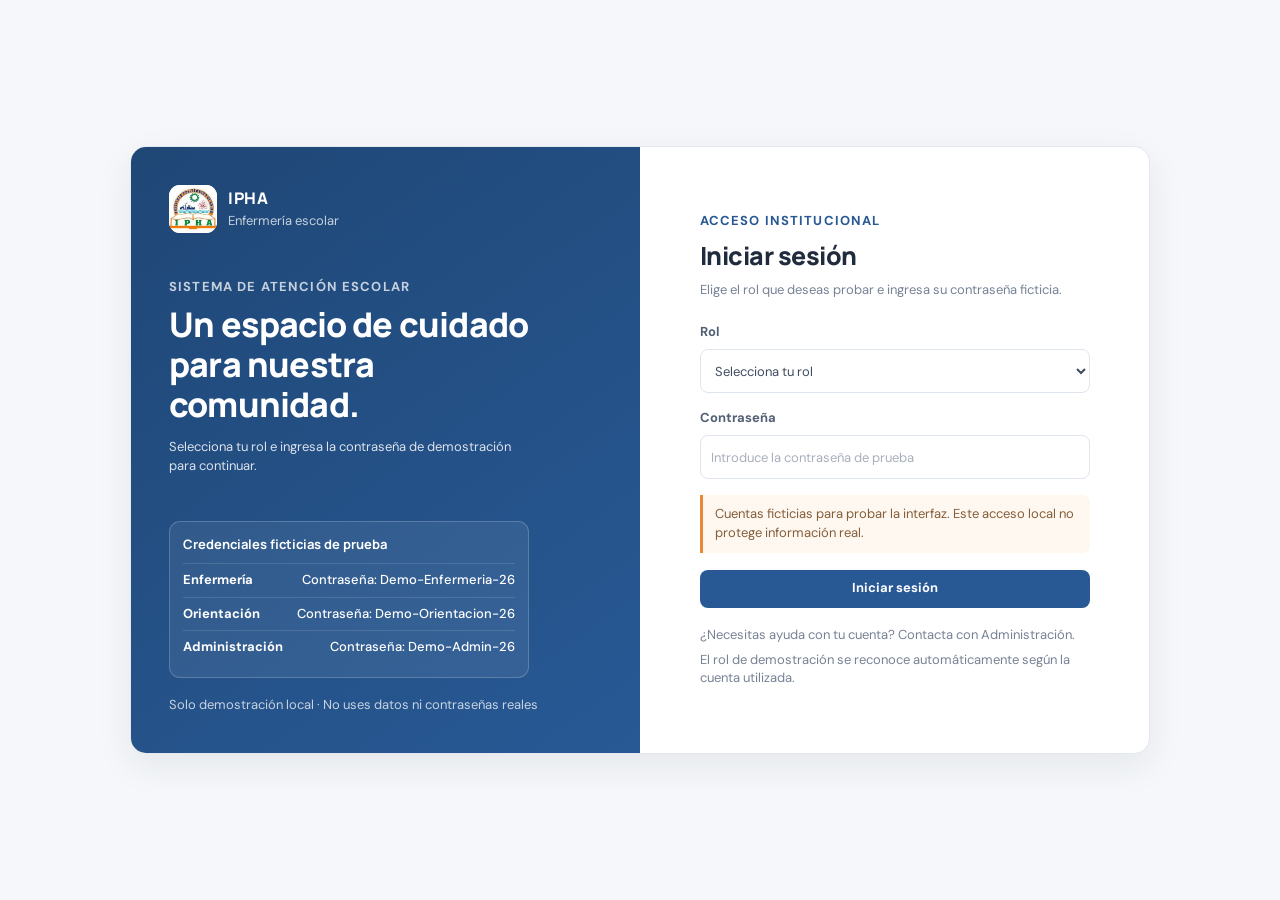
==== index.html @ 8706fe69 "Parte de Landers" ====
<!doctype html>
<html lang="es">
  <head>
    <meta charset="utf-8" />
    <meta name="viewport" content="width=device-width,initial-scale=1" />
    <title>Inicio | IPHA Enfermería Escolar</title>
    <link rel="stylesheet" href="styles.css" />
    <script src="app.js" defer></script>
  </head>
  <body>
    <div id="app" data-page="home">
      <section class="page-heading">
        <div>
          <p class="eyebrow">Sistema de gestión escolar</p>
          <h1>Buenos días, <span id="homeGreeting">Enfermería</span></h1>
          <p>
            Resumen de actividad y acceso rápido a las funciones de enfermería.
          </p>
        </div>
        <a class="btn" href="consultar-estudiantes.html"
          >Consultar estudiantes</a
        >
      </section>
      <section class="stats-grid three-stats" aria-label="Resumen">
        <article class="stat-card">
          <span class="stat-label">Estudiantes activos</span
          ><strong class="stat-value" id="homeStudentCount">0</strong
          ><small class="stat-note">Directorio escolar</small>
        </article>
        <article class="stat-card">
          <span class="stat-label">Visitas registradas</span
          ><strong class="stat-value" id="homeVisitCount">0</strong
          ><small class="stat-note">Historial de atención</small>
        </article>
        <article class="stat-card">
          <span class="stat-label">Mensajes pendientes</span
          ><strong class="stat-value" id="homeMessageCount">0</strong
          ><small class="stat-note">Bandeja de coordinación</small>
        </article>
      </section>
      <div class="dashboard-grid">
        <section class="panel">
          <div class="panel-header">
            <div>
              <h2>Actividad reciente</h2>
              <p>Últimas visitas registradas.</p>
            </div>
            <a class="text-link" href="visitas.html">Ver historial →</a>
          </div>
          <div id="homeActivity" class="activity-list"></div>
        </section>
        <section class="panel">
          <div class="panel-header">
            <div>
              <h2>Accesos rápidos</h2>
              <p>Funciones habituales de enfermería.</p>
            </div>
          </div>
          <div class="quick-actions">
            <a class="quick-action" href="consultar-estudiantes.html"
              ><span class="quick-icon">⌕</span
              ><span
                ><strong>Consultar estudiantes</strong
                ><small>Busca por nombre, curso o mención técnica</small></span
              ><span class="quick-arrow">→</span></a
            >
            <a class="quick-action" href="mensajes.html"
              ><span class="quick-icon">✉</span
              ><span
                ><strong>Mensajes y medicamentos</strong
                ><small>Coordina con Orientación</small></span
              ><span class="quick-arrow">→</span></a
            >
            <a class="quick-action" href="visitas.html"
              ><span class="quick-icon">◷</span
              ><span
                ><strong>Registrar una visita</strong
                ><small>Consulta fechas e historial</small></span
              ><span class="quick-arrow">→</span></a
            >
          </div>
          <div class="info-banner" style="margin-top: 14px">
            <span class="info-icon">i</span
            ><span
              ><strong>Almacenamiento local</strong>Los registros se guardan en
              este navegador; aún no hay conexión con la base escolar.</span
            >
          </div>
        </section>
      </div>
    </div>
  </body>
</html>
---- styles.css ----
@import url("https://fonts.googleapis.com/css2?family=DM+Sans:wght@400;500;600;700&family=Manrope:wght@500;600;700;800&display=swap");
.login-page {
  min-height: 100vh;
  padding: 28px;
  display: grid;
  place-items: center;
  background: #f5f7fa;
  color: #202c3d;
}
.login-frame {
  width: min(100%, 1020px);
  min-height: 570px;
  display: grid;
  grid-template-columns: 1fr 1fr;
  overflow: hidden;
  border: 1px solid #e5e9ef;
  border-radius: 16px;
  background: #fff;
  box-shadow: 0 12px 35px rgba(32, 48, 70, 0.08);
}
.login-intro {
  display: flex;
  flex-direction: column;
  justify-content: space-between;
  padding: 38px;
  background: linear-gradient(145deg, #1f4776, #285995);
  color: #fff;
}
.login-brand {
  display: flex;
  align-items: center;
  gap: 11px;
  width: max-content;
  color: #fff;
}
.login-brand img {
  width: 48px;
  height: 48px;
  object-fit: contain;
  border-radius: 11px;
  background: #fff;
}
.login-brand strong,
.login-brand small {
  display: block;
}
.login-brand strong {
  font:
    800 16px Manrope,
    sans-serif;
  letter-spacing: 0.5px;
}
.login-brand small {
  margin-top: 3px;
  color: #ffffffbd;
  font-size: 11px;
}
.login-welcome {
  max-width: 370px;
  margin: 45px 0;
}
.login-welcome .eyebrow {
  color: #ffffffbd;
}
.login-welcome h1 {
  margin: 0;
  font:
    800 clamp(25px, 3vw, 34px)/1.18 Manrope,
    sans-serif;
  letter-spacing: -0.8px;
}
.login-welcome > p:last-child {
  margin: 14px 0 0;
  color: #ffffffd6;
  font-size: 12px;
  line-height: 1.6;
}
.login-intro-foot {
  margin: 0;
  color: #ffffffbd;
  font-size: 10px;
}
.login-content {
  display: grid;
  place-items: center;
  padding: 42px;
}
.login-form-wrap {
  width: min(100%, 390px);
}
.login-form-wrap h2 {
  margin: 0;
  font:
    800 25px Manrope,
    sans-serif;
  letter-spacing: -0.5px;
}
.login-description {
  margin: 8px 0 24px;
  color: #778295;
  font-size: 12px;
}
.login-form-wrap form {
  display: grid;
  gap: 16px;
}
.login-form-wrap .field {
  gap: 7px;
}
.login-form-wrap .field label {
  font-size: 11px;
}
.login-form-wrap .field input {
  height: 44px;
  font-size: 11px;
}
.login-demo-warning {
  margin: 0;
  padding: 10px 12px;
  border-left: 3px solid #e88a35;
  border-radius: 0 7px 7px 0;
  background: #fff8f0;
  color: #845d3b;
  font-size: 10px;
  line-height: 1.5;
}
.login-submit {
  width: 100%;
  margin-top: 1px;
}
.login-feedback {
  margin: 0;
  color: #a64b47;
  font-size: 11px;
  line-height: 1.5;
}
.login-help,
.login-role-note {
  margin: 18px 0 0;
  color: #778295;
  font-size: 10px;
  line-height: 1.55;
}
.login-role-note {
  margin-top: 6px;
}
@media (max-width: 680px) {
  .login-page {
    padding: 14px;
  }
  .login-frame {
    grid-template-columns: 1fr;
  }
  .login-intro {
    min-height: 235px;
    padding: 24px;
  }
  .login-welcome {
    margin: 27px 0 17px;
  }
  .login-welcome h1 {
    max-width: 460px;
    font-size: 26px;
  }
  .login-intro-foot {
    display: none;
  }
  .login-content {
    padding: 28px 23px 32px;
  }
}
.message-layout.guidance-view {
  grid-template-columns: minmax(0, 1fr);
}
.message-layout.guidance-view > .card {
  padding: 23px;
}
.message-layout.guidance-view .message-list {
  grid-template-columns: repeat(auto-fit, minmax(min(100%, 360px), 1fr));
  gap: 14px;
}
.message-layout.guidance-view .message-card {
  display: flex;
  min-height: 180px;
  flex-direction: column;
  padding: 19px;
}
.message-layout.guidance-view .message-card h3 {
  font-size: 12px;
}
.message-layout.guidance-view .message-meta {
  font-size: 10px;
  line-height: 1.5;
}
.message-layout.guidance-view .message-copy {
  margin-top: 9px;
  font-size: 11px;
  line-height: 1.6;
}
.message-layout.guidance-view .message-response-form {
  margin-top: auto;
  padding-top: 14px;
}

:root {
  font-family: "DM Sans", sans-serif;
  color: #263247;
  background: #f5f7fa;
  font-synthesis: none;
  text-rendering: optimizeLegibility;
  --ink: #202c3d;
  --muted: #778295;
  --line: #e5e9ef;
  --paper: #fff;
  --blue: #285995;
  --blue-dark: #1f4776;
  --blue-soft: #edf3fa;
  --orange: #e88a35;
  --green: #32835c;
  --red: #a64b47;
  --shadow: 0 8px 24px rgba(32, 48, 70, 0.045);
}
* {
  box-sizing: border-box;
}
body {
  margin: 0;
  min-width: 320px;
}
button,
input,
select,
textarea {
  font: inherit;
}
button,
a {
  -webkit-tap-highlight-color: transparent;
}
a {
  color: inherit;
  text-decoration: none;
}
button {
  cursor: pointer;
  color: inherit;
}
.app-shell {
  min-height: 100vh;
}
.sidebar {
  position: fixed;
  inset: 0 auto 0 0;
  width: 252px;
  background: #fff;
  border-right: 1px solid var(--line);
  padding: 24px 17px 16px;
  display: flex;
  flex-direction: column;
  z-index: 10;
}
.brand {
  display: flex;
  align-items: center;
  gap: 12px;
  min-height: 68px;
  padding: 0 8px 20px;
  border-bottom: 1px solid #edf0f4;
}
.brand img {
  width: 55px;
  height: 52px;
  object-fit: contain;
}
.brand-name {
  font:
    800 17px Manrope,
    sans-serif;
  color: var(--ink);
}
.brand-name small {
  display: block;
  margin-top: 3px;
  font:
    500 11px "DM Sans",
    sans-serif;
  color: var(--muted);
}
.nav-groups {
  padding-top: 18px;
  overflow: auto;
}
.nav-group-label {
  margin: 17px 10px 7px;
  color: #a1a9b5;
  font-size: 9px;
  font-weight: 700;
  text-transform: uppercase;
  letter-spacing: 1.2px;
}
.nav-group-label:first-child {
  margin-top: 0;
}
.nav {
  display: grid;
  gap: 4px;
}
.nav-link {
  position: relative;
  min-height: 42px;
  padding: 0 11px;
  display: flex;
  align-items: center;
  gap: 11px;
  border-radius: 9px;
  color: #606d80;
  font-size: 12px;
  font-weight: 600;
  transition:
    background 0.15s,
    color 0.15s;
}
.nav-link:hover {
  background: #f6f8fb;
  color: var(--blue);
}
.nav-link.active {
  background: var(--blue-soft);
  color: var(--blue);
}
.nav-link.active:before {
  position: absolute;
  content: "";
  left: 0;
  top: 9px;
  bottom: 9px;
  width: 3px;
  border-radius: 0 3px 3px 0;
  background: var(--orange);
}
.nav-icon {
  width: 20px;
  text-align: center;
  font-size: 16px;
}
.nav-link[hidden] {
  display: none !important;
}
.sidebar-bottom {
  margin-top: auto;
}
.prototype-label {
  padding: 10px 11px;
  margin: 10px 2px 13px;
  border: 1px solid #f0e4d7;
  border-radius: 9px;
  background: #fffaf4;
  color: #9b6b3e;
  font-size: 10px;
  line-height: 1.4;
}
.user-profile {
  display: flex;
  align-items: center;
  gap: 10px;
  border-top: 1px solid var(--line);
  padding: 14px 5px 0;
}
.avatar {
  width: 36px;
  height: 36px;
  border-radius: 11px;
  background: #eaf0f8;
  color: var(--blue);
  display: grid;
  place-items: center;
  font-size: 11px;
  font-weight: 700;
  flex: none;
}
.user-profile strong {
  display: block;
  font-size: 11px;
}
.user-profile small {
  display: block;
  margin-top: 3px;
  color: var(--muted);
  font-size: 10px;
}
.main-area {
  min-height: 100vh;
  margin-left: 252px;
  display: flex;
  flex-direction: column;
}
.topbar {
  height: 64px;
  padding: 0 clamp(22px, 3.4vw, 48px);
  display: flex;
  align-items: center;
  justify-content: space-between;
  background: rgba(255, 255, 255, 0.93);
  border-bottom: 1px solid var(--line);
}
.top-left {
  display: flex;
  align-items: center;
  gap: 12px;
  min-width: 0;
}
.breadcrumb {
  font-size: 11px;
  color: #929baa;
}
.breadcrumb strong {
  color: #4e5a6b;
  font-weight: 600;
}
.mobile-menu {
  display: none;
  width: 34px;
  height: 34px;
  border: 1px solid var(--line);
  border-radius: 8px;
  background: #fff;
}
.top-actions {
  display: flex;
  align-items: center;
  gap: 15px;
}
.school-year {
  font-size: 10px;
  color: var(--muted);
  white-space: nowrap;
}
.role-control {
  display: flex;
  align-items: center;
  gap: 7px;
  color: #7c8798;
  font-size: 10px;
  white-space: nowrap;
}
.role-control select {
  height: 33px;
  padding: 0 9px;
  border: 1px solid var(--line);
  border-radius: 8px;
  background: #fff;
  color: var(--ink);
  font-size: 10px;
}
.content {
  width: 100%;
  max-width: 1430px;
  margin: 0 auto;
  padding: 34px clamp(22px, 3.4vw, 48px) 50px;
  flex: 1;
}
.page-heading {
  display: flex;
  align-items: flex-end;
  justify-content: space-between;
  gap: 20px;
  margin-bottom: 24px;
}
.page-heading h1 {
  margin: 0;
  color: var(--ink);
  font:
    800 clamp(24px, 2.4vw, 31px) Manrope,
    sans-serif;
  letter-spacing: -0.8px;
}
.page-heading p {
  margin: 7px 0 0;
  color: var(--muted);
  font-size: 12px;
  line-height: 1.55;
}
.eyebrow {
  margin: 0 0 7px;
  color: var(--blue);
  font-size: 9px;
  text-transform: uppercase;
  letter-spacing: 1.15px;
  font-weight: 700;
}
.page-actions {
  display: flex;
  gap: 8px;
  align-items: center;
  flex: none;
}
.btn {
  min-height: 38px;
  padding: 0 14px;
  border: 1px solid transparent;
  border-radius: 8px;
  display: inline-flex;
  align-items: center;
  justify-content: center;
  gap: 7px;
  background: var(--blue);
  color: #fff;
  font-size: 11px;
  font-weight: 700;
  transition:
    background 0.15s,
    transform 0.15s;
}
.btn:hover {
  background: var(--blue-dark);
  transform: translateY(-1px);
}
.btn.secondary {
  background: #fff;
  border-color: var(--line);
  color: #596579;
}
.btn.secondary:hover {
  border-color: #bdcbdc;
  color: var(--blue);
}
.btn.danger {
  background: #fff1ee;
  color: #a34540;
  border-color: #f3d8d3;
}
.btn.danger:hover {
  background: #fbe5e1;
}
.stats-grid {
  display: grid;
  grid-template-columns: repeat(4, minmax(0, 1fr));
  gap: 13px;
  margin-bottom: 18px;
}
.stat-card,
.panel,
.card {
  background: var(--paper);
  border: 1px solid var(--line);
  border-radius: 12px;
  box-shadow: var(--shadow);
}
.stat-card {
  min-height: 110px;
  padding: 17px 18px;
  display: flex;
  flex-direction: column;
  justify-content: space-between;
}
.stat-label {
  color: #798497;
  font-size: 10px;
  font-weight: 600;
}
.stat-value {
  color: var(--ink);
  font:
    800 25px Manrope,
    sans-serif;
  letter-spacing: -0.5px;
}
.stat-note {
  color: #9aa3b0;
  font-size: 9px;
}
.stat-note em {
  color: var(--green);
  font-style: normal;
  font-weight: 700;
}
.dashboard-grid {
  display: grid;
  grid-template-columns: minmax(0, 1.6fr) minmax(260px, 0.9fr);
  gap: 16px;
  align-items: start;
}
.panel {
  padding: 19px;
}
.panel-header {
  display: flex;
  align-items: flex-start;
  justify-content: space-between;
  gap: 12px;
  margin-bottom: 15px;
}
.panel-header h2,
.card-title {
  margin: 0;
  color: var(--ink);
  font:
    700 14px Manrope,
    sans-serif;
}
.panel-header p,
.panel-subtitle {
  margin: 5px 0 0;
  color: var(--muted);
  font-size: 10px;
  line-height: 1.5;
}
.text-link {
  color: var(--blue);
  font-size: 10px;
  font-weight: 700;
  white-space: nowrap;
}
.text-link:hover {
  text-decoration: underline;
}
.activity-list {
  display: grid;
  gap: 0;
}
.activity-row {
  display: grid;
  grid-template-columns: 32px minmax(0, 1fr) auto;
  align-items: center;
  gap: 10px;
  padding: 11px 0;
  border-top: 1px solid #f0f2f5;
}
.activity-row:first-child {
  border-top: 0;
}
.activity-symbol {
  width: 30px;
  height: 30px;
  border-radius: 9px;
  background: #eef3f9;
  color: var(--blue);
  display: grid;
  place-items: center;
  font-size: 13px;
}
.activity-copy strong {
  display: block;
  font-size: 10px;
}
.activity-copy small {
  display: block;
  margin-top: 3px;
  color: var(--muted);
  font-size: 9px;
}
.activity-date {
  color: #9ba4b1;
  font-size: 9px;
  white-space: nowrap;
}
.quick-actions {
  display: grid;
  gap: 9px;
}
.quick-action {
  min-height: 64px;
  display: grid;
  grid-template-columns: 34px 1fr 14px;
  align-items: center;
  gap: 10px;
  border: 1px solid var(--line);
  border-radius: 9px;
  padding: 10px 11px;
  transition:
    border-color 0.15s,
    background 0.15s;
}
.quick-action:hover {
  border-color: #c8d5e5;
  background: #fbfcfe;
}
.quick-icon {
  width: 32px;
  height: 32px;
  display: grid;
  place-items: center;
  border-radius: 9px;
  background: var(--blue-soft);
  color: var(--blue);
  font-size: 15px;
}
.quick-action strong {
  display: block;
  font-size: 10px;
}
.quick-action small {
  display: block;
  margin-top: 4px;
  color: var(--muted);
  font-size: 9px;
}
.quick-arrow {
  color: #9ba5b2;
}
.info-banner {
  display: flex;
  gap: 10px;
  padding: 12px 13px;
  border: 1px solid #e7edf5;
  border-radius: 9px;
  background: #f7f9fc;
  color: #536174;
  font-size: 10px;
  line-height: 1.5;
}
.info-banner strong {
  display: block;
  margin-bottom: 3px;
  color: var(--ink);
  font-size: 10px;
}
.info-icon {
  color: var(--blue);
  font-weight: 700;
}
.card {
  padding: 19px;
  margin-bottom: 15px;
}
.card-heading {
  display: flex;
  align-items: center;
  justify-content: space-between;
  gap: 14px;
  margin-bottom: 15px;
}
.card-heading h2 {
  margin: 0;
  font:
    700 14px Manrope,
    sans-serif;
}
.card-heading p {
  margin: 4px 0 0;
  color: var(--muted);
  font-size: 10px;
  line-height: 1.45;
}
.filters-grid {
  display: grid;
  grid-template-columns: minmax(200px, 1.7fr) repeat(4, minmax(125px, 1fr));
  gap: 9px;
  margin-bottom: 13px;
}
.search-field,
.filter-select,
.control {
  height: 39px;
  width: 100%;
  padding: 0 11px;
  border: 1px solid #dfe5ec;
  border-radius: 8px;
  background: #fff;
  color: #4d5a6d;
  font-size: 10px;
  outline: 0;
}
.search-field:focus,
.filter-select:focus,
.control:focus,
.field input:focus,
.field select:focus,
.field textarea:focus {
  border-color: #8ea9c8;
  box-shadow: 0 0 0 3px #28599512;
}
.need-legend {
  display: flex;
  align-items: center;
  gap: 9px;
  flex-wrap: wrap;
  margin: 8px 0 14px;
  color: #798497;
  font-size: 9px;
}
.need-legend strong {
  color: #596579;
}
.need-tag {
  display: inline-flex;
  align-items: center;
  gap: 6px;
  padding: 5px 8px;
  border-radius: 20px;
  background: #eff4ef;
  color: #397953;
  font-size: 9px;
  font-weight: 700;
  white-space: nowrap;
}
.need-dot {
  width: 7px;
  height: 7px;
  border-radius: 50%;
  background: currentColor;
}
.need-tag.level-2 {
  background: #fff5e5;
  color: #9b6a20;
}
.need-tag.level-3 {
  background: #fceeed;
  color: #a6423e;
}
.table-wrap {
  width: 100%;
  overflow: auto;
  border: 1px solid #edf0f4;
  border-radius: 9px;
}
table {
  width: 100%;
  border-collapse: collapse;
  min-width: 720px;
}
th {
  padding: 10px 11px;
  text-align: left;
  background: #f8f9fb;
  color: #8691a0;
  font-size: 8px;
  text-transform: uppercase;
  letter-spacing: 0.65px;
  font-weight: 700;
  white-space: nowrap;
}
td {
  padding: 11px;
  border-top: 1px solid #eff2f5;
  color: #536174;
  font-size: 10px;
  vertical-align: middle;
}
tbody tr:hover {
  background: #fcfdfe;
}
.student-cell {
  display: flex;
  align-items: center;
  gap: 9px;
  min-width: 180px;
}
.student-cell .avatar {
  width: 30px;
  height: 30px;
  border-radius: 9px;
  font-size: 9px;
}
.student-name {
  font-size: 10px;
  font-weight: 700;
  color: #313e52;
}
.student-code {
  display: block;
  margin-top: 3px;
  color: #98a2b0;
  font-size: 8px;
}
.table-actions {
  display: flex;
  align-items: center;
  gap: 7px;
  white-space: nowrap;
}
.action-link {
  border: 0;
  padding: 0;
  background: transparent;
  color: var(--blue);
  font-size: 9px;
  font-weight: 700;
}
.action-link:hover {
  text-decoration: underline;
}
.count-pill {
  display: inline-grid;
  min-width: 24px;
  height: 23px;
  padding: 0 6px;
  place-items: center;
  border-radius: 7px;
  background: #f1f4f8;
  color: #526176;
  font-size: 9px;
  font-weight: 700;
}
.empty-state {
  padding: 34px;
  text-align: center;
  color: var(--muted);
  font-size: 11px;
}
.form-layout {
  display: grid;
  grid-template-columns: minmax(0, 1.5fr) minmax(240px, 0.8fr);
  gap: 15px;
  align-items: start;
}
.form-section {
  padding: 18px;
  border: 1px solid var(--line);
  border-radius: 11px;
  background: #fff;
}
.form-section + .form-section {
  margin-top: 13px;
}
.section-heading {
  display: flex;
  align-items: center;
  gap: 9px;
  margin: 0 0 15px;
  font:
    700 12px Manrope,
    sans-serif;
}
.section-marker {
  width: 8px;
  height: 8px;
  border-radius: 50%;
  background: var(--blue);
}
.section-marker.orange {
  background: var(--orange);
}
.fields-grid {
  display: grid;
  grid-template-columns: repeat(2, minmax(0, 1fr));
  gap: 13px;
}
.field {
  display: grid;
  gap: 6px;
  min-width: 0;
}
.field.full {
  grid-column: 1/-1;
}
.field label {
  font-size: 10px;
  font-weight: 700;
  color: #526074;
}
.field input,
.field select,
.field textarea {
  width: 100%;
  min-height: 38px;
  padding: 9px 10px;
  border: 1px solid #dfe5ec;
  border-radius: 8px;
  background: #fff;
  color: #3f4c60;
  font-size: 10px;
  outline: 0;
}
.field textarea {
  min-height: 83px;
  resize: vertical;
}
.field input::placeholder,
.field textarea::placeholder {
  color: #a7afbb;
}
.field small {
  color: #939dab;
  font-size: 9px;
  line-height: 1.45;
}
.form-buttons {
  display: flex;
  justify-content: flex-end;
  gap: 8px;
  padding-top: 13px;
  margin-top: 15px;
  border-top: 1px solid #edf0f4;
}
.side-note {
  padding: 15px;
  border-radius: 10px;
  background: #f8f9fb;
  border: 1px solid #edf0f4;
}
.side-note h3 {
  margin: 0 0 7px;
  font:
    700 11px Manrope,
    sans-serif;
}
.side-note p,
.side-note li {
  color: #798497;
  font-size: 9px;
  line-height: 1.6;
}
.side-note ul {
  padding-left: 15px;
  margin: 8px 0;
}
.detail-header {
  display: flex;
  align-items: center;
  gap: 13px;
  padding: 17px;
  background: #fff;
  border: 1px solid var(--line);
  border-radius: 11px;
  margin-bottom: 14px;
}
.detail-header .avatar {
  width: 48px;
  height: 48px;
  border-radius: 13px;
  font-size: 14px;
}
.detail-header h2 {
  margin: 0;
  font:
    700 16px Manrope,
    sans-serif;
}
.detail-header p {
  margin: 5px 0 0;
  color: var(--muted);
  font-size: 10px;
}
.detail-actions {
  margin-left: auto;
  display: flex;
  gap: 7px;
}
.detail-panels {
  display: grid;
  grid-template-columns: repeat(2, minmax(0, 1fr));
  gap: 14px;
}
.detail-panel {
  padding: 17px;
  background: #fff;
  border: 1px solid var(--line);
  border-radius: 11px;
}
.detail-panel h2 {
  margin: 0 0 14px;
  font:
    700 12px Manrope,
    sans-serif;
}
.detail-grid {
  display: grid;
  grid-template-columns: repeat(2, minmax(0, 1fr));
  gap: 14px;
}
.detail-item small {
  display: block;
  margin-bottom: 5px;
  color: #929cab;
  font-size: 9px;
}
.detail-item strong {
  display: block;
  color: #3b485c;
  font-size: 10px;
  font-weight: 600;
  line-height: 1.5;
}
.timeline {
  display: grid;
  gap: 10px;
}
.timeline-item {
  display: grid;
  grid-template-columns: 12px 1fr;
  gap: 9px;
  font-size: 10px;
  color: #586477;
}
.timeline-dot {
  width: 7px;
  height: 7px;
  border-radius: 50%;
  margin-top: 4px;
  background: var(--blue);
}
.timeline-item small {
  display: block;
  margin-top: 4px;
  color: #929cab;
  font-size: 9px;
}
.message-layout {
  display: grid;
  grid-template-columns: minmax(280px, 0.82fr) minmax(0, 1.4fr);
  gap: 15px;
  align-items: start;
}
.message-list {
  display: grid;
  gap: 9px;
}
.message-card {
  padding: 14px;
  border: 1px solid var(--line);
  border-radius: 10px;
  background: #fff;
}
.message-card-head {
  display: flex;
  justify-content: space-between;
  align-items: center;
  gap: 10px;
}
.message-card h3 {
  margin: 0;
  font-size: 10px;
}
.message-meta {
  margin: 7px 0;
  color: #8b95a3;
  font-size: 9px;
}
.message-copy {
  margin: 0;
  color: #596579;
  font-size: 10px;
  line-height: 1.55;
}
.status {
  display: inline-flex;
  align-items: center;
  padding: 4px 7px;
  border-radius: 20px;
  background: #fff5e6;
  color: #95691f;
  font-size: 8px;
  font-weight: 700;
}
.status.done {
  background: #eaf5ef;
  color: #377b55;
}
.message-status {
  margin-top: 8px;
  color: #99a2af;
  font-size: 8px;
}
.legend-note {
  margin-top: 12px;
  color: #8a95a4;
  font-size: 9px;
  line-height: 1.55;
}
.split-stats {
  display: grid;
  grid-template-columns: repeat(2, minmax(0, 1fr));
  gap: 12px;
  margin-bottom: 15px;
}
.split-stat {
  padding: 15px;
  border: 1px solid var(--line);
  border-radius: 10px;
  background: #fff;
}
.split-stat span {
  display: block;
  color: var(--muted);
  font-size: 9px;
}
.split-stat strong {
  display: block;
  margin-top: 6px;
  color: var(--ink);
  font:
    800 22px Manrope,
    sans-serif;
}
.archive-row td {
  color: #737e8f;
}
.ai-layout {
  display: grid;
  grid-template-columns: minmax(0, 1.35fr) minmax(240px, 0.8fr);
  gap: 17px;
  align-items: stretch;
}
.ai-main {
  min-height: 300px;
  padding: 28px;
  display: flex;
  flex-direction: column;
  justify-content: center;
  border: 1px solid var(--line);
  border-radius: 13px;
  background: linear-gradient(135deg, #fff 0%, #f5f8fc 100%);
}
.ai-symbol {
  width: 46px;
  height: 46px;
  border-radius: 13px;
  display: grid;
  place-items: center;
  background: #e9f0f9;
  color: var(--blue);
  font-size: 23px;
}
.ai-main h2 {
  margin: 16px 0 7px;
  font:
    700 17px Manrope,
    sans-serif;
}
.ai-main p {
  max-width: 510px;
  margin: 0;
  color: #788496;
  font-size: 11px;
  line-height: 1.65;
}
.ai-side {
  display: grid;
  align-content: start;
  gap: 11px;
}
.ai-step {
  padding: 15px;
  border: 1px solid var(--line);
  border-radius: 10px;
  background: #fff;
}
.ai-step small {
  color: var(--blue);
  font-size: 8px;
  font-weight: 700;
  text-transform: uppercase;
  letter-spacing: 0.7px;
}
.ai-step strong {
  display: block;
  margin-top: 6px;
  font-size: 10px;
}
.ai-step p {
  margin: 5px 0 0;
  color: var(--muted);
  font-size: 9px;
  line-height: 1.5;
}
.callout {
  padding: 13px 14px;
  border: 1px solid #f1e3d3;
  border-radius: 9px;
  background: #fffaf5;
  color: #8d6847;
  font-size: 9px;
  line-height: 1.55;
}
.toast {
  position: fixed;
  right: 22px;
  bottom: 22px;
  z-index: 30;
  padding: 12px 16px;
  border-radius: 9px;
  background: #263b57;
  color: white;
  box-shadow: 0 8px 24px #1b2e4629;
  font-size: 10px;
  opacity: 0;
  transform: translateY(6px);
  transition: 0.18s;
  pointer-events: none;
}
.toast.show {
  opacity: 1;
  transform: translateY(0);
}
.restricted {
  max-width: 650px;
  padding: 26px;
  border: 1px solid var(--line);
  border-radius: 12px;
  background: #fff;
}
.restricted h1 {
  margin: 0;
  font:
    700 20px Manrope,
    sans-serif;
}
.restricted p {
  margin: 9px 0 18px;
  color: var(--muted);
  font-size: 11px;
}
.prototype-note {
  margin: 13px 0 0;
  color: #929cab;
  font-size: 9px;
  line-height: 1.6;
}
.hidden {
  display: none !important;
}
@media (max-width: 1100px) {
  .sidebar {
    width: 225px;
  }
  .main-area {
    margin-left: 225px;
  }
  .filters-grid {
    grid-template-columns: repeat(3, minmax(0, 1fr));
  }
  .filters-grid .search-field {
    grid-column: span 3;
  }
  .stats-grid {
    gap: 10px;
  }
  .stat-card {
    min-height: 100px;
    padding: 14px;
  }
}
@media (max-width: 760px) {
  .sidebar {
    width: 270px;
    transform: translateX(-100%);
    transition: transform 0.2s;
    box-shadow: var(--shadow);
  }
  .sidebar.open {
    transform: translateX(0);
  }
  .main-area {
    margin-left: 0;
  }
  .topbar {
    height: 58px;
    padding: 0 15px;
  }
  .mobile-menu {
    display: grid;
    place-items: center;
  }
  .school-year {
    display: none;
  }
  .role-control {
    font-size: 0;
  }
  .role-control select {
    font-size: 10px;
  }
  .content {
    padding: 24px 15px 35px;
  }
  .page-heading {
    align-items: flex-start;
    flex-direction: column;
    margin-bottom: 18px;
  }
  .page-actions {
    width: 100%;
    justify-content: flex-start;
  }
  .page-heading h1 {
    font-size: 24px;
  }
  .stats-grid {
    grid-template-columns: repeat(2, minmax(0, 1fr));
    gap: 9px;
  }
  .stat-card {
    min-height: 91px;
    padding: 13px;
  }
  .stat-value {
    font-size: 22px;
  }
  .dashboard-grid,
  .form-layout,
  .message-layout,
  .ai-layout {
    grid-template-columns: 1fr;
  }
  .detail-panels {
    grid-template-columns: 1fr;
  }
  .filters-grid {
    grid-template-columns: repeat(2, minmax(0, 1fr));
  }
  .filters-grid .search-field {
    grid-column: span 2;
  }
  .panel,
  .card {
    padding: 15px;
  }
  .form-section {
    padding: 15px;
  }
  .activity-row {
    grid-template-columns: 30px minmax(0, 1fr);
  }
  .activity-date {
    display: none;
  }
  .detail-header {
    align-items: flex-start;
    flex-wrap: wrap;
  }
  .detail-actions {
    width: 100%;
    margin-left: 61px;
  }
  .detail-grid {
    gap: 12px;
  }
  .ai-main {
    min-height: 230px;
    padding: 21px;
  }
  .card-heading {
    align-items: flex-start;
  }
  .table-wrap table {
    min-width: 680px;
  }
}
@media (max-width: 420px) {
  .top-actions {
    gap: 6px;
  }
  .role-control select {
    max-width: 125px;
  }
  .fields-grid {
    grid-template-columns: 1fr;
  }
  .field.full {
    grid-column: auto;
  }
  .filters-grid {
    grid-template-columns: 1fr;
  }
  .filters-grid .search-field {
    grid-column: auto;
  }
  .stats-grid {
    gap: 7px;
  }
  .stat-label {
    font-size: 9px;
  }
  .split-stats {
    gap: 8px;
  }
}
.student-lookup {
  position: relative;
}
.student-lookup input[aria-invalid="true"] {
  border-color: #d56e65;
  box-shadow: 0 0 0 3px #d56e6518;
}
.field-error {
  min-height: 0;
  color: #a6423e;
  font-size: 9px;
  line-height: 1.4;
}
.field-error:empty {
  display: none;
}
.student-lookup-results {
  position: absolute;
  top: calc(100% - 23px);
  left: 0;
  right: 0;
  z-index: 8;
  max-height: 250px;
  overflow: auto;
  padding: 5px;
  border: 1px solid #dfe5ec;
  border-radius: 9px;
  background: #fff;
  box-shadow: 0 10px 24px #263b5718;
}
.student-lookup-results[hidden] {
  display: none;
}
.lookup-result {
  width: 100%;
  display: grid;
  gap: 4px;
  padding: 9px 10px;
  border: 0;
  border-radius: 6px;
  background: #fff;
  text-align: left;
}
.lookup-result:hover,
.lookup-result.active {
  background: #f2f6fb;
}
.lookup-result strong {
  color: #3f4c60;
  font-size: 10px;
}
.lookup-result small,
.student-lookup-empty {
  color: #8993a2;
  font-size: 9px;
}
.student-lookup-empty {
  padding: 10px;
  line-height: 1.5;
}
.dispatch-check {
  display: flex;
  align-items: center;
  gap: 9px;
}
.field .dispatch-check input {
  width: 16px;
  min-height: 16px;
  margin: 0;
  padding: 0;
  accent-color: var(--blue);
}
.dispatch-check label {
  cursor: pointer;
}
.visits-overview {
  display: grid;
  grid-template-columns: minmax(0, 1.35fr) minmax(220px, 0.65fr);
  gap: 12px;
  align-items: stretch;
  margin-bottom: 15px;
}
.visits-overview .side-note {
  padding: 18px;
}
.visits-overview .split-stat {
  display: flex;
  flex-direction: column;
  justify-content: center;
  min-height: 100%;
}
.visit-form-card {
  padding: 24px;
}
@media (max-width: 760px) {
  .visits-overview {
    grid-template-columns: 1fr;
  }
  .visit-form-card {
    padding: 15px;
  }
}
.stats-grid.three-stats {
  grid-template-columns: repeat(3, minmax(0, 1fr));
}
.filters-grid.student-filters {
  grid-template-columns: minmax(200px, 1.7fr) repeat(3, minmax(125px, 1fr));
}
@media (max-width: 1100px) {
  .filters-grid.student-filters {
    grid-template-columns: repeat(3, minmax(0, 1fr));
  }
  .filters-grid.student-filters .search-field {
    grid-column: span 3;
  }
}
@media (max-width: 760px) {
  .filters-grid.student-filters {
    grid-template-columns: repeat(2, minmax(0, 1fr));
  }
  .filters-grid.student-filters .search-field {
    grid-column: span 2;
  }
  .stats-grid.three-stats {
    grid-template-columns: repeat(2, minmax(0, 1fr));
  }
}
@media (max-width: 420px) {
  .filters-grid.student-filters {
    grid-template-columns: 1fr;
  }
  .filters-grid.student-filters .search-field {
    grid-column: auto;
  }
  .stats-grid.three-stats {
    grid-template-columns: 1fr;
  }
}
.student-details-dialog {
  width: min(900px, calc(100vw - 32px));
  max-height: calc(100vh - 32px);
  padding: 0;
  border: 1px solid var(--line);
  border-radius: 14px;
  background: #fff;
  color: var(--ink);
  box-shadow: 0 18px 56px #1b2e4630;
}
.student-details-dialog::backdrop {
  background: #17283d70;
}
.student-dialog-top {
  display: flex;
  align-items: flex-start;
  justify-content: space-between;
  gap: 18px;
  padding: 22px 24px 15px;
}
.student-dialog-top .eyebrow {
  margin: 0 0 5px;
}
.student-dialog-top h2 {
  margin: 0;
  font:
    700 18px Manrope,
    sans-serif;
}
.student-dialog-top p:last-child {
  margin: 5px 0 0;
  color: var(--muted);
  font-size: 10px;
}
.dialog-close {
  width: 34px;
  height: 34px;
  border: 1px solid var(--line);
  border-radius: 9px;
  background: #fff;
  color: #6f7b8d;
  font-size: 23px;
  line-height: 1;
}
.dialog-close:hover {
  background: #f6f8fb;
  color: var(--ink);
}
.student-dialog-tabs {
  display: flex;
  gap: 5px;
  padding: 0 24px;
  border-bottom: 1px solid var(--line);
}
.student-dialog-tab {
  position: relative;
  padding: 11px 13px;
  border: 0;
  background: transparent;
  color: #788497;
  font-size: 10px;
  font-weight: 700;
}
.student-dialog-tab[aria-selected="true"] {
  color: var(--blue);
}
.student-dialog-tab[aria-selected="true"]:after {
  position: absolute;
  right: 10px;
  bottom: -1px;
  left: 10px;
  height: 2px;
  background: var(--orange);
  content: "";
}
.student-dialog-panel {
  max-height: calc(100vh - 145px);
  padding: 20px 24px;
  overflow: auto;
}
.student-dialog-panel[hidden] {
  display: none;
}
.student-modal-identity {
  display: flex;
  align-items: center;
  gap: 11px;
  margin-bottom: 16px;
}
.student-modal-identity .avatar {
  width: 42px;
  height: 42px;
  border-radius: 12px;
  font-size: 12px;
}
.student-modal-identity h3,
.student-history-heading h3 {
  margin: 0;
  color: var(--ink);
  font:
    700 13px Manrope,
    sans-serif;
}
.student-modal-identity p,
.student-history-heading p {
  margin: 4px 0 0;
  color: var(--muted);
  font-size: 10px;
}
.student-modal-grid {
  display: grid;
  grid-template-columns: repeat(2, minmax(0, 1fr));
  gap: 12px;
}
.student-modal-card {
  padding: 15px;
  border: 1px solid var(--line);
  border-radius: 10px;
  background: #fff;
}
.student-modal-card h3 {
  margin: 0 0 13px;
  font:
    700 11px Manrope,
    sans-serif;
}
.student-modal-fields {
  display: grid;
  grid-template-columns: repeat(2, minmax(0, 1fr));
  gap: 13px 16px;
  margin: 0;
}
.student-modal-fields dt {
  margin-bottom: 4px;
  color: #919baa;
  font-size: 9px;
}
.student-modal-fields dd {
  margin: 0;
  color: #3f4c60;
  font-size: 10px;
  line-height: 1.5;
  overflow-wrap: anywhere;
}
.student-modal-field-wide {
  grid-column: 1/-1;
}
.student-dialog-panel > .prototype-note {
  margin-top: 13px;
}
.student-history-heading {
  display: flex;
  align-items: flex-start;
  justify-content: space-between;
  gap: 16px;
  margin-bottom: 16px;
}
.student-history-actions {
  display: flex;
  gap: 8px;
  flex: none;
}
.student-history-actions .btn {
  min-height: 34px;
  font-size: 9px;
}
.student-dialog-panel .student-history-timeline {
  max-height: 390px;
  min-width: 0;
  overflow: auto;
}
.student-dialog-panel .history-entry {
  padding: 12px;
}
.student-dialog-panel .history-entry p {
  font-size: 10px;
}
.student-dialog-panel .history-entry small {
  font-size: 9px;
}
.student-history-form {
  margin-top: 16px;
  padding-top: 15px;
  border-top: 1px solid var(--line);
}
.student-history-form[hidden] {
  display: none;
}
.student-history-form .field textarea {
  min-height: 100px;
}
.student-history-form .form-buttons {
  margin-top: 10px;
  padding-top: 10px;
}
@media (max-width: 640px) {
  .student-dialog-top {
    padding: 18px 18px 13px;
  }
  .student-dialog-tabs {
    padding: 0 18px;
  }
  .student-dialog-panel {
    max-height: calc(100vh - 130px);
    padding: 16px 18px;
  }
  .student-modal-grid {
    grid-template-columns: 1fr;
  }
  .student-history-heading {
    display: grid;
  }
  .student-history-actions {
    width: 100%;
    flex-wrap: wrap;
  }
  .student-history-actions .btn {
    flex: 1;
  }
  .student-modal-fields {
    gap: 11px 12px;
  }
}
@media (max-width: 420px) {
  .student-modal-fields {
    grid-template-columns: 1fr;
  }
  .student-modal-field-wide {
    grid-column: auto;
  }
  .student-dialog-top h2 {
    font-size: 16px;
  }
}
.history-entry {
  padding: 9px 10px;
  border: 1px solid #edf0f4;
  border-radius: 8px;
  background: #fff;
}
.history-entry + .history-entry {
  margin-top: 7px;
}
.history-entry-head {
  display: flex;
  justify-content: space-between;
  gap: 8px;
  color: #39485d;
  font-size: 9px;
}
.history-entry-head time {
  color: #8591a0;
  font-weight: 500;
  white-space: nowrap;
}
.history-entry p {
  margin: 6px 0;
  color: #596579;
  font-size: 9px;
  line-height: 1.45;
  white-space: pre-line;
}
.history-entry small {
  color: #939dab;
  font-size: 8px;
}
.student-history-timeline {
  min-width: 250px;
  max-height: 240px;
  overflow: auto;
}
.message-response-form {
  margin-top: 12px;
  padding-top: 10px;
  border-top: 1px solid #edf0f4;
}
.message-response-form .form-buttons {
  margin-top: 8px;
  padding-top: 8px;
}
.status.unavailable {
  background: #fceeed;
  color: #a6423e;
}
.report-controls {
  display: grid;
  grid-template-columns: repeat(3, minmax(140px, 1fr)) auto;
  gap: 10px;
  align-items: end;
  margin-bottom: 16px;
}
.report-controls .btn {
  white-space: nowrap;
}
.report-stats {
  display: grid;
  grid-template-columns: repeat(3, minmax(0, 1fr));
  gap: 12px;
  margin-bottom: 18px;
}
.report-subheading {
  margin-top: 20px;
}
.report-medication-stats {
  display: grid;
  grid-template-columns: repeat(4, minmax(0, 1fr));
  gap: 10px;
}
@media (max-width: 900px) {
  .report-controls {
    grid-template-columns: repeat(2, minmax(0, 1fr));
  }
  .report-controls .btn {
    width: 100%;
  }
  .report-medication-stats {
    grid-template-columns: repeat(2, minmax(0, 1fr));
  }
}
@media (max-width: 520px) {
  .report-controls,
  .report-stats,
  .report-medication-stats {
    grid-template-columns: 1fr;
  }
}
.login-demo-credentials {
  width: min(100%, 360px);
  margin: 0 0 18px;
  padding: 13px;
  border: 1px solid #ffffff30;
  border-radius: 11px;
  background: #ffffff12;
}
.login-demo-credentials h2 {
  margin: 0 0 9px;
  color: #fff;
  font:
    700 11px Manrope,
    sans-serif;
}
.login-demo-credentials p {
  display: grid;
  grid-template-columns: 1fr auto;
  gap: 4px 10px;
  margin: 0;
  padding: 7px 0;
  border-top: 1px solid #ffffff20;
  color: #ffffffd9;
  font-size: 9px;
}
.login-demo-credentials strong {
  grid-row: span 2;
  color: #fff;
  align-self: center;
}
.login-demo-credentials code {
  font:
    500 8px "DM Sans",
    sans-serif;
  text-align: right;
  color: #fff;
  overflow-wrap: anywhere;
}
.role-badge {
  padding: 7px 10px;
  border-radius: 20px;
  background: #edf3fa;
  color: var(--blue);
  font-size: 10px;
  font-weight: 700;
  white-space: nowrap;
}
.logout-button {
  min-height: 32px;
  padding: 0 10px;
  border: 1px solid var(--line);
  border-radius: 8px;
  background: #fff;
  color: #596579;
  font-size: 10px;
  font-weight: 700;
  white-space: nowrap;
}
.logout-button:hover {
  border-color: #bdcbdc;
  color: var(--blue);
}
.login-demo-credentials strong {
  grid-row: span 1;
}
.login-form-wrap .field select {
  height: 44px;
  font-size: 11px;
}
.student-create-dialog .student-dialog-top {
  border-bottom: 1px solid #edf0f4;
}
.student-create-dialog #addStudentForm .student-dialog-panel {
  max-height: calc(100vh - 130px);
}
.student-create-dialog .fields-grid {
  gap: 12px 14px;
}
.student-create-dialog .field textarea {
  min-height: 70px;
}
.student-duplicate-dialog {
  width: min(680px, calc(100vw - 32px));
}
.student-duplicate-dialog .student-dialog-panel {
  max-height: calc(100vh - 150px);
}
.student-duplicate-candidates {
  display: grid;
  gap: 9px;
  margin-top: 15px;
}
.student-duplicate-candidate {
  display: flex;
  align-items: center;
  justify-content: space-between;
  gap: 14px;
  padding: 13px;
  border: 1px solid var(--line);
  border-radius: 9px;
  background: #fbfcfe;
}
.student-duplicate-candidate strong {
  color: var(--ink);
  font-size: 11px;
}
.student-duplicate-candidate p {
  margin: 4px 0;
  color: #566378;
  font-size: 9px;
}
.student-duplicate-candidate small {
  color: #8c96a4;
  font-size: 8px;
}
.student-duplicate-candidate .btn {
  flex: none;
  min-height: 34px;
  font-size: 9px;
}
.student-duplicate-create {
  margin-top: 15px;
  padding: 12px;
  border: 1px solid #e8edf3;
  border-radius: 9px;
  background: #f8fafc;
}
.student-duplicate-create[hidden] {
  display: none;
}
.student-duplicate-create p {
  margin: 0 0 9px;
  color: #647186;
  font-size: 9px;
  line-height: 1.5;
}
@media (max-width: 560px) {
  .student-duplicate-candidate {
    align-items: flex-start;
    flex-direction: column;
  }
  .student-duplicate-candidate .btn {
    width: 100%;
  }
}
.need-tag.level-1 {
  background: #eff4ef;
  color: #397953;
}
.need-tag.unclassified {
  background: #f1f3f6;
  color: #596579;
}
.priority-note {
  color: #667286;
  font-size: 10px;
  line-height: 1.45;
}
.table-wrap table {
  min-width: 850px;
}
.student-cell .avatar {
  font-size: 12px;
}
.dialog-close {
  font-size: 23px;
}
body
  :is(
    p,
    small,
    label,
    button:not(.dialog-close),
    input,
    select,
    textarea,
    td,
    th,
    li,
    time,
    dt,
    dd,
    code,
    a,
    .eyebrow,
    .nav-group-label,
    .prototype-label,
    .breadcrumb,
    .school-year,
    .role-badge,
    .logout-button,
    .stat-label,
    .stat-note,
    .activity-date,
    .activity-copy strong,
    .activity-copy small,
    .quick-action strong,
    .quick-action small,
    .info-banner,
    .info-banner strong,
    .need-legend strong,
    .need-tag,
    .priority-note,
    .student-name,
    .student-code,
    .count-pill,
    .action-link,
    .empty-state,
    .section-heading,
    .field-error,
    .field small,
    .side-note h3,
    .side-note p,
    .side-note li,
    .detail-header p,
    .detail-panel h2,
    .detail-item small,
    .detail-item strong,
    .timeline-item,
    .timeline-item small,
    .message-card h3,
    .message-meta,
    .message-copy,
    .status,
    .message-status,
    .legend-note,
    .split-stat span,
    .ai-step small,
    .ai-step strong,
    .ai-step p,
    .ai-main p,
    .callout,
    .toast,
    .restricted p,
    .lookup-result strong,
    .lookup-result small,
    .student-lookup-empty,
    .student-dialog-top p,
    .student-dialog-tab,
    .student-modal-identity p,
    .student-history-heading p,
    .student-modal-card h3,
    .student-modal-fields dt,
    .student-modal-fields dd,
    .history-entry-head,
    .history-entry p,
    .history-entry small,
    .prototype-note,
    .student-duplicate-candidate strong,
    .student-duplicate-candidate p,
    .student-duplicate-candidate small,
    .student-duplicate-create p,
    .login-help,
    .login-role-note,
    .login-demo-credentials h2,
    .login-demo-credentials p,
    .login-demo-credentials strong,
    .login-demo-credentials code,
    .panel-subtitle
  ) {
  font-size: max(13px, 0.8125em) !important;
  line-height: 1.45 !important;
}
body
  :is(
    .avatar,
    .student-cell .avatar,
    .student-modal-identity .avatar,
    .user-profile strong,
    .role-control
  ) {
  font-size: 13px !important;
}
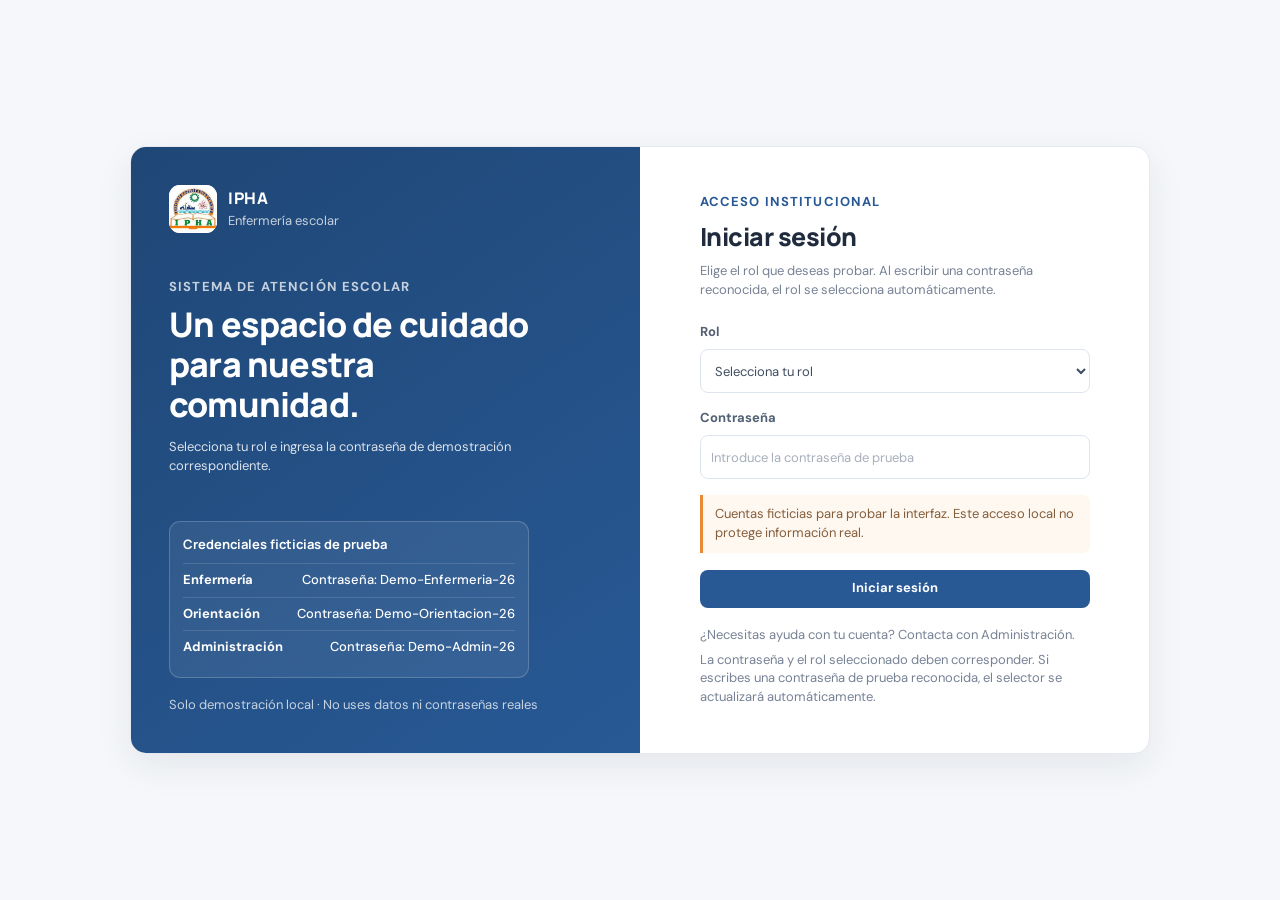
==== commit 77285e80: "Orientacion y Administracion" ====
--- a/index.html
+++ b/index.html
@@ -1,93 +1,31 @@
 <!doctype html>
 <html lang="es">
-  <head>
-    <meta charset="utf-8" />
-    <meta name="viewport" content="width=device-width,initial-scale=1" />
-    <title>Inicio | IPHA Enfermería Escolar</title>
-    <link rel="stylesheet" href="styles.css" />
-    <script src="app.js" defer></script>
-  </head>
-  <body>
-    <div id="app" data-page="home">
-      <section class="page-heading">
-        <div>
-          <p class="eyebrow">Sistema de gestión escolar</p>
-          <h1>Buenos días, <span id="homeGreeting">Enfermería</span></h1>
-          <p>
-            Resumen de actividad y acceso rápido a las funciones de enfermería.
-          </p>
-        </div>
-        <a class="btn" href="consultar-estudiantes.html"
-          >Consultar estudiantes</a
-        >
-      </section>
-      <section class="stats-grid three-stats" aria-label="Resumen">
-        <article class="stat-card">
-          <span class="stat-label">Estudiantes activos</span
-          ><strong class="stat-value" id="homeStudentCount">0</strong
-          ><small class="stat-note">Directorio escolar</small>
-        </article>
-        <article class="stat-card">
-          <span class="stat-label">Visitas registradas</span
-          ><strong class="stat-value" id="homeVisitCount">0</strong
-          ><small class="stat-note">Historial de atención</small>
-        </article>
-        <article class="stat-card">
-          <span class="stat-label">Mensajes pendientes</span
-          ><strong class="stat-value" id="homeMessageCount">0</strong
-          ><small class="stat-note">Bandeja de coordinación</small>
-        </article>
-      </section>
-      <div class="dashboard-grid">
-        <section class="panel">
-          <div class="panel-header">
-            <div>
-              <h2>Actividad reciente</h2>
-              <p>Últimas visitas registradas.</p>
-            </div>
-            <a class="text-link" href="visitas.html">Ver historial →</a>
-          </div>
-          <div id="homeActivity" class="activity-list"></div>
-        </section>
-        <section class="panel">
-          <div class="panel-header">
-            <div>
-              <h2>Accesos rápidos</h2>
-              <p>Funciones habituales de enfermería.</p>
-            </div>
-          </div>
-          <div class="quick-actions">
-            <a class="quick-action" href="consultar-estudiantes.html"
-              ><span class="quick-icon">⌕</span
-              ><span
-                ><strong>Consultar estudiantes</strong
-                ><small>Busca por nombre, curso o mención técnica</small></span
-              ><span class="quick-arrow">→</span></a
-            >
-            <a class="quick-action" href="mensajes.html"
-              ><span class="quick-icon">✉</span
-              ><span
-                ><strong>Mensajes y medicamentos</strong
-                ><small>Coordina con Orientación</small></span
-              ><span class="quick-arrow">→</span></a
-            >
-            <a class="quick-action" href="visitas.html"
-              ><span class="quick-icon">◷</span
-              ><span
-                ><strong>Registrar una visita</strong
-                ><small>Consulta fechas e historial</small></span
-              ><span class="quick-arrow">→</span></a
-            >
-          </div>
-          <div class="info-banner" style="margin-top: 14px">
-            <span class="info-icon">i</span
-            ><span
-              ><strong>Almacenamiento local</strong>Los registros se guardan en
-              este navegador; aún no hay conexión con la base escolar.</span
-            >
-          </div>
-        </section>
-      </div>
+<head>
+  <meta charset="utf-8">
+  <meta name="viewport" content="width=device-width,initial-scale=1">
+  <title>Inicio | IPHA Enfermería Escolar</title>
+  <link rel="stylesheet" href="styles.css">
+  <script src="app.js" defer></script>
+</head>
+<body>
+  <div id="app" data-page="home">
+    <section class="page-heading">
+      <div><p class="eyebrow">Sistema de gestión escolar</p><h1>Buenos días, <span id="homeGreeting">Enfermería</span></h1><p>Resumen de actividad y acceso rápido a las funciones de enfermería.</p></div>
+      <a class="btn" href="consultar-estudiantes.html">Consultar estudiantes</a>
+    </section>
+    <section class="stats-grid three-stats" aria-label="Resumen">
+      <article class="stat-card"><span class="stat-label">Estudiantes activos</span><strong class="stat-value" id="homeStudentCount">0</strong><small class="stat-note">Directorio escolar</small></article>
+      <article class="stat-card"><span class="stat-label">Visitas registradas</span><strong class="stat-value" id="homeVisitCount">0</strong><small class="stat-note">Historial de atención</small></article>
+      <article class="stat-card"><span class="stat-label">Mensajes pendientes</span><strong class="stat-value" id="homeMessageCount">0</strong><small class="stat-note">Bandeja de coordinación</small></article>
+    </section>
+    <div class="dashboard-grid">
+      <section class="panel"><div class="panel-header"><div><h2>Actividad reciente</h2><p>Últimas visitas registradas.</p></div><a class="text-link" href="visitas.html">Ver historial →</a></div><div id="homeActivity" class="activity-list"></div></section>
+      <section class="panel"><div class="panel-header"><div><h2>Accesos rápidos</h2><p>Funciones habituales de enfermería.</p></div></div><div class="quick-actions">
+        <a class="quick-action" href="consultar-estudiantes.html"><span class="quick-icon">⌕</span><span><strong>Consultar estudiantes</strong><small>Busca por nombre, curso o mención técnica</small></span><span class="quick-arrow">→</span></a>
+        <a class="quick-action" href="mensajes.html"><span class="quick-icon">✉</span><span><strong>Mensajes y medicamentos</strong><small>Coordina con Orientación</small></span><span class="quick-arrow">→</span></a>
+        <a class="quick-action" href="visitas.html"><span class="quick-icon">◷</span><span><strong>Registrar una visita</strong><small>Consulta fechas e historial</small></span><span class="quick-arrow">→</span></a>
+      </div><div class="info-banner" style="margin-top:14px"><span class="info-icon">i</span><span><strong>Almacenamiento local</strong>Los registros se guardan en este navegador; aún no hay conexión con la base escolar.</span></div></section>
     </div>
-  </body>
+  </div>
+</body>
 </html>
--- a/styles.css
+++ b/styles.css
@@ -1,2205 +1,26 @@
-@import url("https://fonts.googleapis.com/css2?family=DM+Sans:wght@400;500;600;700&family=Manrope:wght@500;600;700;800&display=swap");
-.login-page {
-  min-height: 100vh;
-  padding: 28px;
-  display: grid;
-  place-items: center;
-  background: #f5f7fa;
-  color: #202c3d;
-}
-.login-frame {
-  width: min(100%, 1020px);
-  min-height: 570px;
-  display: grid;
-  grid-template-columns: 1fr 1fr;
-  overflow: hidden;
-  border: 1px solid #e5e9ef;
-  border-radius: 16px;
-  background: #fff;
-  box-shadow: 0 12px 35px rgba(32, 48, 70, 0.08);
-}
-.login-intro {
-  display: flex;
-  flex-direction: column;
-  justify-content: space-between;
-  padding: 38px;
-  background: linear-gradient(145deg, #1f4776, #285995);
-  color: #fff;
-}
-.login-brand {
-  display: flex;
-  align-items: center;
-  gap: 11px;
-  width: max-content;
-  color: #fff;
-}
-.login-brand img {
-  width: 48px;
-  height: 48px;
-  object-fit: contain;
-  border-radius: 11px;
-  background: #fff;
-}
-.login-brand strong,
-.login-brand small {
-  display: block;
-}
-.login-brand strong {
-  font:
-    800 16px Manrope,
-    sans-serif;
-  letter-spacing: 0.5px;
-}
-.login-brand small {
-  margin-top: 3px;
-  color: #ffffffbd;
-  font-size: 11px;
-}
-.login-welcome {
-  max-width: 370px;
-  margin: 45px 0;
-}
-.login-welcome .eyebrow {
-  color: #ffffffbd;
-}
-.login-welcome h1 {
-  margin: 0;
-  font:
-    800 clamp(25px, 3vw, 34px)/1.18 Manrope,
-    sans-serif;
-  letter-spacing: -0.8px;
-}
-.login-welcome > p:last-child {
-  margin: 14px 0 0;
-  color: #ffffffd6;
-  font-size: 12px;
-  line-height: 1.6;
-}
-.login-intro-foot {
-  margin: 0;
-  color: #ffffffbd;
-  font-size: 10px;
-}
-.login-content {
-  display: grid;
-  place-items: center;
-  padding: 42px;
-}
-.login-form-wrap {
-  width: min(100%, 390px);
-}
-.login-form-wrap h2 {
-  margin: 0;
-  font:
-    800 25px Manrope,
-    sans-serif;
-  letter-spacing: -0.5px;
-}
-.login-description {
-  margin: 8px 0 24px;
-  color: #778295;
-  font-size: 12px;
-}
-.login-form-wrap form {
-  display: grid;
-  gap: 16px;
-}
-.login-form-wrap .field {
-  gap: 7px;
-}
-.login-form-wrap .field label {
-  font-size: 11px;
-}
-.login-form-wrap .field input {
-  height: 44px;
-  font-size: 11px;
-}
-.login-demo-warning {
-  margin: 0;
-  padding: 10px 12px;
-  border-left: 3px solid #e88a35;
-  border-radius: 0 7px 7px 0;
-  background: #fff8f0;
-  color: #845d3b;
-  font-size: 10px;
-  line-height: 1.5;
-}
-.login-submit {
-  width: 100%;
-  margin-top: 1px;
-}
-.login-feedback {
-  margin: 0;
-  color: #a64b47;
-  font-size: 11px;
-  line-height: 1.5;
-}
-.login-help,
-.login-role-note {
-  margin: 18px 0 0;
-  color: #778295;
-  font-size: 10px;
-  line-height: 1.55;
-}
-.login-role-note {
-  margin-top: 6px;
-}
-@media (max-width: 680px) {
-  .login-page {
-    padding: 14px;
-  }
-  .login-frame {
-    grid-template-columns: 1fr;
-  }
-  .login-intro {
-    min-height: 235px;
-    padding: 24px;
-  }
-  .login-welcome {
-    margin: 27px 0 17px;
-  }
-  .login-welcome h1 {
-    max-width: 460px;
-    font-size: 26px;
-  }
-  .login-intro-foot {
-    display: none;
-  }
-  .login-content {
-    padding: 28px 23px 32px;
-  }
-}
-.message-layout.guidance-view {
-  grid-template-columns: minmax(0, 1fr);
-}
-.message-layout.guidance-view > .card {
-  padding: 23px;
-}
-.message-layout.guidance-view .message-list {
-  grid-template-columns: repeat(auto-fit, minmax(min(100%, 360px), 1fr));
-  gap: 14px;
-}
-.message-layout.guidance-view .message-card {
-  display: flex;
-  min-height: 180px;
-  flex-direction: column;
-  padding: 19px;
-}
-.message-layout.guidance-view .message-card h3 {
-  font-size: 12px;
-}
-.message-layout.guidance-view .message-meta {
-  font-size: 10px;
-  line-height: 1.5;
-}
-.message-layout.guidance-view .message-copy {
-  margin-top: 9px;
-  font-size: 11px;
-  line-height: 1.6;
-}
-.message-layout.guidance-view .message-response-form {
-  margin-top: auto;
-  padding-top: 14px;
-}
+@import url('https://fonts.googleapis.com/css2?family=DM+Sans:wght@400;500;600;700&family=Manrope:wght@500;600;700;800&display=swap');
+.stats-grid.admin-stats{grid-template-columns:repeat(5,minmax(0,1fr));margin-bottom:16px}.admin-shortcuts{margin-bottom:15px}.admin-audit-card,.admin-archive-card{margin-top:15px}.admin-filters{display:grid;grid-template-columns:repeat(3,minmax(0,1fr));gap:12px;margin-bottom:15px}.admin-filters .control{width:100%;min-height:38px;padding:8px 10px;border:1px solid #dfe5ec;border-radius:8px;background:#fff;color:#3f4c60}.orientation-stats{margin-bottom:15px}.orientation-inbox{padding:22px}.orientation-request-list{grid-template-columns:repeat(auto-fit,minmax(min(100%,360px),1fr));gap:13px}.orientation-request{display:flex;min-height:210px;flex-direction:column;padding:18px}.orientation-request .message-card-head h3{font-size:13px}.orientation-request .message-meta,.orientation-request .message-copy{font-size:12px;line-height:1.55}.orientation-request .orientation-note{margin-top:9px}.orientation-request .message-response-form{margin-top:auto;padding-top:14px}.orientation-privacy{margin-top:15px}.orientation-home-panel{padding:22px}.orientation-home-panel .btn{width:max-content}.orientation-home-panel .prototype-note{margin-top:15px}.admin-settings-layout{grid-template-columns:minmax(0,1.25fr) minmax(250px,.75fr)}.admin-settings-form{padding:22px}.admin-settings-form .control{width:100%;min-height:40px;padding:9px 10px;border:1px solid #dfe5ec;border-radius:8px;background:#fff;color:#3f4c60}.settings-subheading{margin:20px 0 13px;font:700 13px Manrope,sans-serif}.settings-security-panel{padding:19px}.settings-security-copy{color:#596579;font-size:12px;line-height:1.6}.role-access-list{display:grid;gap:10px;padding:0;margin:0;list-style:none}.role-access-list li{display:grid;gap:3px;padding:10px;border:1px solid var(--line);border-radius:8px;background:#fff}.role-access-list strong{font-size:12px;color:var(--ink)}.role-access-list span{font-size:11px;color:var(--muted)}.page-actions{display:flex;gap:9px;flex-wrap:wrap}@media(max-width:1100px){.stats-grid.admin-stats{grid-template-columns:repeat(3,minmax(0,1fr))}}@media(max-width:760px){.stats-grid.admin-stats{grid-template-columns:repeat(2,minmax(0,1fr))}.admin-filters,.admin-settings-layout{grid-template-columns:1fr}.orientation-inbox,.admin-settings-form{padding:16px}.orientation-request{padding:15px}}@media(max-width:420px){.stats-grid.admin-stats{grid-template-columns:1fr}}
+.login-page{min-height:100vh;padding:28px;display:grid;place-items:center;background:#f5f7fa;color:#202c3d}.login-frame{width:min(100%,1020px);min-height:570px;display:grid;grid-template-columns:1fr 1fr;overflow:hidden;border:1px solid #e5e9ef;border-radius:16px;background:#fff;box-shadow:0 12px 35px rgba(32,48,70,.08)}.login-intro{display:flex;flex-direction:column;justify-content:space-between;padding:38px;background:linear-gradient(145deg,#1f4776,#285995);color:#fff}.login-brand{display:flex;align-items:center;gap:11px;width:max-content;color:#fff}.login-brand img{width:48px;height:48px;object-fit:contain;border-radius:11px;background:#fff}.login-brand strong,.login-brand small{display:block}.login-brand strong{font:800 16px Manrope,sans-serif;letter-spacing:.5px}.login-brand small{margin-top:3px;color:#ffffffbd;font-size:11px}.login-welcome{max-width:370px;margin:45px 0}.login-welcome .eyebrow{color:#ffffffbd}.login-welcome h1{margin:0;font:800 clamp(25px,3vw,34px)/1.18 Manrope,sans-serif;letter-spacing:-.8px}.login-welcome>p:last-child{margin:14px 0 0;color:#ffffffd6;font-size:12px;line-height:1.6}.login-intro-foot{margin:0;color:#ffffffbd;font-size:10px}.login-content{display:grid;place-items:center;padding:42px}.login-form-wrap{width:min(100%,390px)}.login-form-wrap h2{margin:0;font:800 25px Manrope,sans-serif;letter-spacing:-.5px}.login-description{margin:8px 0 24px;color:#778295;font-size:12px}.login-form-wrap form{display:grid;gap:16px}.login-form-wrap .field{gap:7px}.login-form-wrap .field label{font-size:11px}.login-form-wrap .field input{height:44px;font-size:11px}.login-demo-warning{margin:0;padding:10px 12px;border-left:3px solid #e88a35;border-radius:0 7px 7px 0;background:#fff8f0;color:#845d3b;font-size:10px;line-height:1.5}.login-submit{width:100%;margin-top:1px}.login-feedback{margin:0;color:#a64b47;font-size:11px;line-height:1.5}.login-help,.login-role-note{margin:18px 0 0;color:#778295;font-size:10px;line-height:1.55}.login-role-note{margin-top:6px}@media(max-width:680px){.login-page{padding:14px}.login-frame{grid-template-columns:1fr}.login-intro{min-height:235px;padding:24px}.login-welcome{margin:27px 0 17px}.login-welcome h1{max-width:460px;font-size:26px}.login-intro-foot{display:none}.login-content{padding:28px 23px 32px}}
+.message-layout.guidance-view{grid-template-columns:minmax(0,1fr)}.message-layout.guidance-view>.card{padding:23px}.message-layout.guidance-view .message-list{grid-template-columns:repeat(auto-fit,minmax(min(100%,360px),1fr));gap:14px}.message-layout.guidance-view .message-card{display:flex;min-height:180px;flex-direction:column;padding:19px}.message-layout.guidance-view .message-card h3{font-size:12px}.message-layout.guidance-view .message-meta{font-size:10px;line-height:1.5}.message-layout.guidance-view .message-copy{margin-top:9px;font-size:11px;line-height:1.6}.message-layout.guidance-view .message-response-form{margin-top:auto;padding-top:14px}
 
-:root {
-  font-family: "DM Sans", sans-serif;
-  color: #263247;
-  background: #f5f7fa;
-  font-synthesis: none;
-  text-rendering: optimizeLegibility;
-  --ink: #202c3d;
-  --muted: #778295;
-  --line: #e5e9ef;
-  --paper: #fff;
-  --blue: #285995;
-  --blue-dark: #1f4776;
-  --blue-soft: #edf3fa;
-  --orange: #e88a35;
-  --green: #32835c;
-  --red: #a64b47;
-  --shadow: 0 8px 24px rgba(32, 48, 70, 0.045);
-}
-* {
-  box-sizing: border-box;
-}
-body {
-  margin: 0;
-  min-width: 320px;
-}
-button,
-input,
-select,
-textarea {
-  font: inherit;
-}
-button,
-a {
-  -webkit-tap-highlight-color: transparent;
-}
-a {
-  color: inherit;
-  text-decoration: none;
-}
-button {
-  cursor: pointer;
-  color: inherit;
-}
-.app-shell {
-  min-height: 100vh;
-}
-.sidebar {
-  position: fixed;
-  inset: 0 auto 0 0;
-  width: 252px;
-  background: #fff;
-  border-right: 1px solid var(--line);
-  padding: 24px 17px 16px;
-  display: flex;
-  flex-direction: column;
-  z-index: 10;
-}
-.brand {
-  display: flex;
-  align-items: center;
-  gap: 12px;
-  min-height: 68px;
-  padding: 0 8px 20px;
-  border-bottom: 1px solid #edf0f4;
-}
-.brand img {
-  width: 55px;
-  height: 52px;
-  object-fit: contain;
-}
-.brand-name {
-  font:
-    800 17px Manrope,
-    sans-serif;
-  color: var(--ink);
-}
-.brand-name small {
-  display: block;
-  margin-top: 3px;
-  font:
-    500 11px "DM Sans",
-    sans-serif;
-  color: var(--muted);
-}
-.nav-groups {
-  padding-top: 18px;
-  overflow: auto;
-}
-.nav-group-label {
-  margin: 17px 10px 7px;
-  color: #a1a9b5;
-  font-size: 9px;
-  font-weight: 700;
-  text-transform: uppercase;
-  letter-spacing: 1.2px;
-}
-.nav-group-label:first-child {
-  margin-top: 0;
-}
-.nav {
-  display: grid;
-  gap: 4px;
-}
-.nav-link {
-  position: relative;
-  min-height: 42px;
-  padding: 0 11px;
-  display: flex;
-  align-items: center;
-  gap: 11px;
-  border-radius: 9px;
-  color: #606d80;
-  font-size: 12px;
-  font-weight: 600;
-  transition:
-    background 0.15s,
-    color 0.15s;
-}
-.nav-link:hover {
-  background: #f6f8fb;
-  color: var(--blue);
-}
-.nav-link.active {
-  background: var(--blue-soft);
-  color: var(--blue);
-}
-.nav-link.active:before {
-  position: absolute;
-  content: "";
-  left: 0;
-  top: 9px;
-  bottom: 9px;
-  width: 3px;
-  border-radius: 0 3px 3px 0;
-  background: var(--orange);
-}
-.nav-icon {
-  width: 20px;
-  text-align: center;
-  font-size: 16px;
-}
-.nav-link[hidden] {
-  display: none !important;
-}
-.sidebar-bottom {
-  margin-top: auto;
-}
-.prototype-label {
-  padding: 10px 11px;
-  margin: 10px 2px 13px;
-  border: 1px solid #f0e4d7;
-  border-radius: 9px;
-  background: #fffaf4;
-  color: #9b6b3e;
-  font-size: 10px;
-  line-height: 1.4;
-}
-.user-profile {
-  display: flex;
-  align-items: center;
-  gap: 10px;
-  border-top: 1px solid var(--line);
-  padding: 14px 5px 0;
-}
-.avatar {
-  width: 36px;
-  height: 36px;
-  border-radius: 11px;
-  background: #eaf0f8;
-  color: var(--blue);
-  display: grid;
-  place-items: center;
-  font-size: 11px;
-  font-weight: 700;
-  flex: none;
-}
-.user-profile strong {
-  display: block;
-  font-size: 11px;
-}
-.user-profile small {
-  display: block;
-  margin-top: 3px;
-  color: var(--muted);
-  font-size: 10px;
-}
-.main-area {
-  min-height: 100vh;
-  margin-left: 252px;
-  display: flex;
-  flex-direction: column;
-}
-.topbar {
-  height: 64px;
-  padding: 0 clamp(22px, 3.4vw, 48px);
-  display: flex;
-  align-items: center;
-  justify-content: space-between;
-  background: rgba(255, 255, 255, 0.93);
-  border-bottom: 1px solid var(--line);
-}
-.top-left {
-  display: flex;
-  align-items: center;
-  gap: 12px;
-  min-width: 0;
-}
-.breadcrumb {
-  font-size: 11px;
-  color: #929baa;
-}
-.breadcrumb strong {
-  color: #4e5a6b;
-  font-weight: 600;
-}
-.mobile-menu {
-  display: none;
-  width: 34px;
-  height: 34px;
-  border: 1px solid var(--line);
-  border-radius: 8px;
-  background: #fff;
-}
-.top-actions {
-  display: flex;
-  align-items: center;
-  gap: 15px;
-}
-.school-year {
-  font-size: 10px;
-  color: var(--muted);
-  white-space: nowrap;
-}
-.role-control {
-  display: flex;
-  align-items: center;
-  gap: 7px;
-  color: #7c8798;
-  font-size: 10px;
-  white-space: nowrap;
-}
-.role-control select {
-  height: 33px;
-  padding: 0 9px;
-  border: 1px solid var(--line);
-  border-radius: 8px;
-  background: #fff;
-  color: var(--ink);
-  font-size: 10px;
-}
-.content {
-  width: 100%;
-  max-width: 1430px;
-  margin: 0 auto;
-  padding: 34px clamp(22px, 3.4vw, 48px) 50px;
-  flex: 1;
-}
-.page-heading {
-  display: flex;
-  align-items: flex-end;
-  justify-content: space-between;
-  gap: 20px;
-  margin-bottom: 24px;
-}
-.page-heading h1 {
-  margin: 0;
-  color: var(--ink);
-  font:
-    800 clamp(24px, 2.4vw, 31px) Manrope,
-    sans-serif;
-  letter-spacing: -0.8px;
-}
-.page-heading p {
-  margin: 7px 0 0;
-  color: var(--muted);
-  font-size: 12px;
-  line-height: 1.55;
-}
-.eyebrow {
-  margin: 0 0 7px;
-  color: var(--blue);
-  font-size: 9px;
-  text-transform: uppercase;
-  letter-spacing: 1.15px;
-  font-weight: 700;
-}
-.page-actions {
-  display: flex;
-  gap: 8px;
-  align-items: center;
-  flex: none;
-}
-.btn {
-  min-height: 38px;
-  padding: 0 14px;
-  border: 1px solid transparent;
-  border-radius: 8px;
-  display: inline-flex;
-  align-items: center;
-  justify-content: center;
-  gap: 7px;
-  background: var(--blue);
-  color: #fff;
-  font-size: 11px;
-  font-weight: 700;
-  transition:
-    background 0.15s,
-    transform 0.15s;
-}
-.btn:hover {
-  background: var(--blue-dark);
-  transform: translateY(-1px);
-}
-.btn.secondary {
-  background: #fff;
-  border-color: var(--line);
-  color: #596579;
-}
-.btn.secondary:hover {
-  border-color: #bdcbdc;
-  color: var(--blue);
-}
-.btn.danger {
-  background: #fff1ee;
-  color: #a34540;
-  border-color: #f3d8d3;
-}
-.btn.danger:hover {
-  background: #fbe5e1;
-}
-.stats-grid {
-  display: grid;
-  grid-template-columns: repeat(4, minmax(0, 1fr));
-  gap: 13px;
-  margin-bottom: 18px;
-}
-.stat-card,
-.panel,
-.card {
-  background: var(--paper);
-  border: 1px solid var(--line);
-  border-radius: 12px;
-  box-shadow: var(--shadow);
-}
-.stat-card {
-  min-height: 110px;
-  padding: 17px 18px;
-  display: flex;
-  flex-direction: column;
-  justify-content: space-between;
-}
-.stat-label {
-  color: #798497;
-  font-size: 10px;
-  font-weight: 600;
-}
-.stat-value {
-  color: var(--ink);
-  font:
-    800 25px Manrope,
-    sans-serif;
-  letter-spacing: -0.5px;
-}
-.stat-note {
-  color: #9aa3b0;
-  font-size: 9px;
-}
-.stat-note em {
-  color: var(--green);
-  font-style: normal;
-  font-weight: 700;
-}
-.dashboard-grid {
-  display: grid;
-  grid-template-columns: minmax(0, 1.6fr) minmax(260px, 0.9fr);
-  gap: 16px;
-  align-items: start;
-}
-.panel {
-  padding: 19px;
-}
-.panel-header {
-  display: flex;
-  align-items: flex-start;
-  justify-content: space-between;
-  gap: 12px;
-  margin-bottom: 15px;
-}
-.panel-header h2,
-.card-title {
-  margin: 0;
-  color: var(--ink);
-  font:
-    700 14px Manrope,
-    sans-serif;
-}
-.panel-header p,
-.panel-subtitle {
-  margin: 5px 0 0;
-  color: var(--muted);
-  font-size: 10px;
-  line-height: 1.5;
-}
-.text-link {
-  color: var(--blue);
-  font-size: 10px;
-  font-weight: 700;
-  white-space: nowrap;
-}
-.text-link:hover {
-  text-decoration: underline;
-}
-.activity-list {
-  display: grid;
-  gap: 0;
-}
-.activity-row {
-  display: grid;
-  grid-template-columns: 32px minmax(0, 1fr) auto;
-  align-items: center;
-  gap: 10px;
-  padding: 11px 0;
-  border-top: 1px solid #f0f2f5;
-}
-.activity-row:first-child {
-  border-top: 0;
-}
-.activity-symbol {
-  width: 30px;
-  height: 30px;
-  border-radius: 9px;
-  background: #eef3f9;
-  color: var(--blue);
-  display: grid;
-  place-items: center;
-  font-size: 13px;
-}
-.activity-copy strong {
-  display: block;
-  font-size: 10px;
-}
-.activity-copy small {
-  display: block;
-  margin-top: 3px;
-  color: var(--muted);
-  font-size: 9px;
-}
-.activity-date {
-  color: #9ba4b1;
-  font-size: 9px;
-  white-space: nowrap;
-}
-.quick-actions {
-  display: grid;
-  gap: 9px;
-}
-.quick-action {
-  min-height: 64px;
-  display: grid;
-  grid-template-columns: 34px 1fr 14px;
-  align-items: center;
-  gap: 10px;
-  border: 1px solid var(--line);
-  border-radius: 9px;
-  padding: 10px 11px;
-  transition:
-    border-color 0.15s,
-    background 0.15s;
-}
-.quick-action:hover {
-  border-color: #c8d5e5;
-  background: #fbfcfe;
-}
-.quick-icon {
-  width: 32px;
-  height: 32px;
-  display: grid;
-  place-items: center;
-  border-radius: 9px;
-  background: var(--blue-soft);
-  color: var(--blue);
-  font-size: 15px;
-}
-.quick-action strong {
-  display: block;
-  font-size: 10px;
-}
-.quick-action small {
-  display: block;
-  margin-top: 4px;
-  color: var(--muted);
-  font-size: 9px;
-}
-.quick-arrow {
-  color: #9ba5b2;
-}
-.info-banner {
-  display: flex;
-  gap: 10px;
-  padding: 12px 13px;
-  border: 1px solid #e7edf5;
-  border-radius: 9px;
-  background: #f7f9fc;
-  color: #536174;
-  font-size: 10px;
-  line-height: 1.5;
-}
-.info-banner strong {
-  display: block;
-  margin-bottom: 3px;
-  color: var(--ink);
-  font-size: 10px;
-}
-.info-icon {
-  color: var(--blue);
-  font-weight: 700;
-}
-.card {
-  padding: 19px;
-  margin-bottom: 15px;
-}
-.card-heading {
-  display: flex;
-  align-items: center;
-  justify-content: space-between;
-  gap: 14px;
-  margin-bottom: 15px;
-}
-.card-heading h2 {
-  margin: 0;
-  font:
-    700 14px Manrope,
-    sans-serif;
-}
-.card-heading p {
-  margin: 4px 0 0;
-  color: var(--muted);
-  font-size: 10px;
-  line-height: 1.45;
-}
-.filters-grid {
-  display: grid;
-  grid-template-columns: minmax(200px, 1.7fr) repeat(4, minmax(125px, 1fr));
-  gap: 9px;
-  margin-bottom: 13px;
-}
-.search-field,
-.filter-select,
-.control {
-  height: 39px;
-  width: 100%;
-  padding: 0 11px;
-  border: 1px solid #dfe5ec;
-  border-radius: 8px;
-  background: #fff;
-  color: #4d5a6d;
-  font-size: 10px;
-  outline: 0;
-}
-.search-field:focus,
-.filter-select:focus,
-.control:focus,
-.field input:focus,
-.field select:focus,
-.field textarea:focus {
-  border-color: #8ea9c8;
-  box-shadow: 0 0 0 3px #28599512;
-}
-.need-legend {
-  display: flex;
-  align-items: center;
-  gap: 9px;
-  flex-wrap: wrap;
-  margin: 8px 0 14px;
-  color: #798497;
-  font-size: 9px;
-}
-.need-legend strong {
-  color: #596579;
-}
-.need-tag {
-  display: inline-flex;
-  align-items: center;
-  gap: 6px;
-  padding: 5px 8px;
-  border-radius: 20px;
-  background: #eff4ef;
-  color: #397953;
-  font-size: 9px;
-  font-weight: 700;
-  white-space: nowrap;
-}
-.need-dot {
-  width: 7px;
-  height: 7px;
-  border-radius: 50%;
-  background: currentColor;
-}
-.need-tag.level-2 {
-  background: #fff5e5;
-  color: #9b6a20;
-}
-.need-tag.level-3 {
-  background: #fceeed;
-  color: #a6423e;
-}
-.table-wrap {
-  width: 100%;
-  overflow: auto;
-  border: 1px solid #edf0f4;
-  border-radius: 9px;
-}
-table {
-  width: 100%;
-  border-collapse: collapse;
-  min-width: 720px;
-}
-th {
-  padding: 10px 11px;
-  text-align: left;
-  background: #f8f9fb;
-  color: #8691a0;
-  font-size: 8px;
-  text-transform: uppercase;
-  letter-spacing: 0.65px;
-  font-weight: 700;
-  white-space: nowrap;
-}
-td {
-  padding: 11px;
-  border-top: 1px solid #eff2f5;
-  color: #536174;
-  font-size: 10px;
-  vertical-align: middle;
-}
-tbody tr:hover {
-  background: #fcfdfe;
-}
-.student-cell {
-  display: flex;
-  align-items: center;
-  gap: 9px;
-  min-width: 180px;
-}
-.student-cell .avatar {
-  width: 30px;
-  height: 30px;
-  border-radius: 9px;
-  font-size: 9px;
-}
-.student-name {
-  font-size: 10px;
-  font-weight: 700;
-  color: #313e52;
-}
-.student-code {
-  display: block;
-  margin-top: 3px;
-  color: #98a2b0;
-  font-size: 8px;
-}
-.table-actions {
-  display: flex;
-  align-items: center;
-  gap: 7px;
-  white-space: nowrap;
-}
-.action-link {
-  border: 0;
-  padding: 0;
-  background: transparent;
-  color: var(--blue);
-  font-size: 9px;
-  font-weight: 700;
-}
-.action-link:hover {
-  text-decoration: underline;
-}
-.count-pill {
-  display: inline-grid;
-  min-width: 24px;
-  height: 23px;
-  padding: 0 6px;
-  place-items: center;
-  border-radius: 7px;
-  background: #f1f4f8;
-  color: #526176;
-  font-size: 9px;
-  font-weight: 700;
-}
-.empty-state {
-  padding: 34px;
-  text-align: center;
-  color: var(--muted);
-  font-size: 11px;
-}
-.form-layout {
-  display: grid;
-  grid-template-columns: minmax(0, 1.5fr) minmax(240px, 0.8fr);
-  gap: 15px;
-  align-items: start;
-}
-.form-section {
-  padding: 18px;
-  border: 1px solid var(--line);
-  border-radius: 11px;
-  background: #fff;
-}
-.form-section + .form-section {
-  margin-top: 13px;
-}
-.section-heading {
-  display: flex;
-  align-items: center;
-  gap: 9px;
-  margin: 0 0 15px;
-  font:
-    700 12px Manrope,
-    sans-serif;
-}
-.section-marker {
-  width: 8px;
-  height: 8px;
-  border-radius: 50%;
-  background: var(--blue);
-}
-.section-marker.orange {
-  background: var(--orange);
-}
-.fields-grid {
-  display: grid;
-  grid-template-columns: repeat(2, minmax(0, 1fr));
-  gap: 13px;
-}
-.field {
-  display: grid;
-  gap: 6px;
-  min-width: 0;
-}
-.field.full {
-  grid-column: 1/-1;
-}
-.field label {
-  font-size: 10px;
-  font-weight: 700;
-  color: #526074;
-}
-.field input,
-.field select,
-.field textarea {
-  width: 100%;
-  min-height: 38px;
-  padding: 9px 10px;
-  border: 1px solid #dfe5ec;
-  border-radius: 8px;
-  background: #fff;
-  color: #3f4c60;
-  font-size: 10px;
-  outline: 0;
-}
-.field textarea {
-  min-height: 83px;
-  resize: vertical;
-}
-.field input::placeholder,
-.field textarea::placeholder {
-  color: #a7afbb;
-}
-.field small {
-  color: #939dab;
-  font-size: 9px;
-  line-height: 1.45;
-}
-.form-buttons {
-  display: flex;
-  justify-content: flex-end;
-  gap: 8px;
-  padding-top: 13px;
-  margin-top: 15px;
-  border-top: 1px solid #edf0f4;
-}
-.side-note {
-  padding: 15px;
-  border-radius: 10px;
-  background: #f8f9fb;
-  border: 1px solid #edf0f4;
-}
-.side-note h3 {
-  margin: 0 0 7px;
-  font:
-    700 11px Manrope,
-    sans-serif;
-}
-.side-note p,
-.side-note li {
-  color: #798497;
-  font-size: 9px;
-  line-height: 1.6;
-}
-.side-note ul {
-  padding-left: 15px;
-  margin: 8px 0;
-}
-.detail-header {
-  display: flex;
-  align-items: center;
-  gap: 13px;
-  padding: 17px;
-  background: #fff;
-  border: 1px solid var(--line);
-  border-radius: 11px;
-  margin-bottom: 14px;
-}
-.detail-header .avatar {
-  width: 48px;
-  height: 48px;
-  border-radius: 13px;
-  font-size: 14px;
-}
-.detail-header h2 {
-  margin: 0;
-  font:
-    700 16px Manrope,
-    sans-serif;
-}
-.detail-header p {
-  margin: 5px 0 0;
-  color: var(--muted);
-  font-size: 10px;
-}
-.detail-actions {
-  margin-left: auto;
-  display: flex;
-  gap: 7px;
-}
-.detail-panels {
-  display: grid;
-  grid-template-columns: repeat(2, minmax(0, 1fr));
-  gap: 14px;
-}
-.detail-panel {
-  padding: 17px;
-  background: #fff;
-  border: 1px solid var(--line);
-  border-radius: 11px;
-}
-.detail-panel h2 {
-  margin: 0 0 14px;
-  font:
-    700 12px Manrope,
-    sans-serif;
-}
-.detail-grid {
-  display: grid;
-  grid-template-columns: repeat(2, minmax(0, 1fr));
-  gap: 14px;
-}
-.detail-item small {
-  display: block;
-  margin-bottom: 5px;
-  color: #929cab;
-  font-size: 9px;
-}
-.detail-item strong {
-  display: block;
-  color: #3b485c;
-  font-size: 10px;
-  font-weight: 600;
-  line-height: 1.5;
-}
-.timeline {
-  display: grid;
-  gap: 10px;
-}
-.timeline-item {
-  display: grid;
-  grid-template-columns: 12px 1fr;
-  gap: 9px;
-  font-size: 10px;
-  color: #586477;
-}
-.timeline-dot {
-  width: 7px;
-  height: 7px;
-  border-radius: 50%;
-  margin-top: 4px;
-  background: var(--blue);
-}
-.timeline-item small {
-  display: block;
-  margin-top: 4px;
-  color: #929cab;
-  font-size: 9px;
-}
-.message-layout {
-  display: grid;
-  grid-template-columns: minmax(280px, 0.82fr) minmax(0, 1.4fr);
-  gap: 15px;
-  align-items: start;
-}
-.message-list {
-  display: grid;
-  gap: 9px;
-}
-.message-card {
-  padding: 14px;
-  border: 1px solid var(--line);
-  border-radius: 10px;
-  background: #fff;
-}
-.message-card-head {
-  display: flex;
-  justify-content: space-between;
-  align-items: center;
-  gap: 10px;
-}
-.message-card h3 {
-  margin: 0;
-  font-size: 10px;
-}
-.message-meta {
-  margin: 7px 0;
-  color: #8b95a3;
-  font-size: 9px;
-}
-.message-copy {
-  margin: 0;
-  color: #596579;
-  font-size: 10px;
-  line-height: 1.55;
-}
-.status {
-  display: inline-flex;
-  align-items: center;
-  padding: 4px 7px;
-  border-radius: 20px;
-  background: #fff5e6;
-  color: #95691f;
-  font-size: 8px;
-  font-weight: 700;
-}
-.status.done {
-  background: #eaf5ef;
-  color: #377b55;
-}
-.message-status {
-  margin-top: 8px;
-  color: #99a2af;
-  font-size: 8px;
-}
-.legend-note {
-  margin-top: 12px;
-  color: #8a95a4;
-  font-size: 9px;
-  line-height: 1.55;
-}
-.split-stats {
-  display: grid;
-  grid-template-columns: repeat(2, minmax(0, 1fr));
-  gap: 12px;
-  margin-bottom: 15px;
-}
-.split-stat {
-  padding: 15px;
-  border: 1px solid var(--line);
-  border-radius: 10px;
-  background: #fff;
-}
-.split-stat span {
-  display: block;
-  color: var(--muted);
-  font-size: 9px;
-}
-.split-stat strong {
-  display: block;
-  margin-top: 6px;
-  color: var(--ink);
-  font:
-    800 22px Manrope,
-    sans-serif;
-}
-.archive-row td {
-  color: #737e8f;
-}
-.ai-layout {
-  display: grid;
-  grid-template-columns: minmax(0, 1.35fr) minmax(240px, 0.8fr);
-  gap: 17px;
-  align-items: stretch;
-}
-.ai-main {
-  min-height: 300px;
-  padding: 28px;
-  display: flex;
-  flex-direction: column;
-  justify-content: center;
-  border: 1px solid var(--line);
-  border-radius: 13px;
-  background: linear-gradient(135deg, #fff 0%, #f5f8fc 100%);
-}
-.ai-symbol {
-  width: 46px;
-  height: 46px;
-  border-radius: 13px;
-  display: grid;
-  place-items: center;
-  background: #e9f0f9;
-  color: var(--blue);
-  font-size: 23px;
-}
-.ai-main h2 {
-  margin: 16px 0 7px;
-  font:
-    700 17px Manrope,
-    sans-serif;
-}
-.ai-main p {
-  max-width: 510px;
-  margin: 0;
-  color: #788496;
-  font-size: 11px;
-  line-height: 1.65;
-}
-.ai-side {
-  display: grid;
-  align-content: start;
-  gap: 11px;
-}
-.ai-step {
-  padding: 15px;
-  border: 1px solid var(--line);
-  border-radius: 10px;
-  background: #fff;
-}
-.ai-step small {
-  color: var(--blue);
-  font-size: 8px;
-  font-weight: 700;
-  text-transform: uppercase;
-  letter-spacing: 0.7px;
-}
-.ai-step strong {
-  display: block;
-  margin-top: 6px;
-  font-size: 10px;
-}
-.ai-step p {
-  margin: 5px 0 0;
-  color: var(--muted);
-  font-size: 9px;
-  line-height: 1.5;
-}
-.callout {
-  padding: 13px 14px;
-  border: 1px solid #f1e3d3;
-  border-radius: 9px;
-  background: #fffaf5;
-  color: #8d6847;
-  font-size: 9px;
-  line-height: 1.55;
-}
-.toast {
-  position: fixed;
-  right: 22px;
-  bottom: 22px;
-  z-index: 30;
-  padding: 12px 16px;
-  border-radius: 9px;
-  background: #263b57;
-  color: white;
-  box-shadow: 0 8px 24px #1b2e4629;
-  font-size: 10px;
-  opacity: 0;
-  transform: translateY(6px);
-  transition: 0.18s;
-  pointer-events: none;
-}
-.toast.show {
-  opacity: 1;
-  transform: translateY(0);
-}
-.restricted {
-  max-width: 650px;
-  padding: 26px;
-  border: 1px solid var(--line);
-  border-radius: 12px;
-  background: #fff;
-}
-.restricted h1 {
-  margin: 0;
-  font:
-    700 20px Manrope,
-    sans-serif;
-}
-.restricted p {
-  margin: 9px 0 18px;
-  color: var(--muted);
-  font-size: 11px;
-}
-.prototype-note {
-  margin: 13px 0 0;
-  color: #929cab;
-  font-size: 9px;
-  line-height: 1.6;
-}
-.hidden {
-  display: none !important;
-}
-@media (max-width: 1100px) {
-  .sidebar {
-    width: 225px;
-  }
-  .main-area {
-    margin-left: 225px;
-  }
-  .filters-grid {
-    grid-template-columns: repeat(3, minmax(0, 1fr));
-  }
-  .filters-grid .search-field {
-    grid-column: span 3;
-  }
-  .stats-grid {
-    gap: 10px;
-  }
-  .stat-card {
-    min-height: 100px;
-    padding: 14px;
-  }
-}
-@media (max-width: 760px) {
-  .sidebar {
-    width: 270px;
-    transform: translateX(-100%);
-    transition: transform 0.2s;
-    box-shadow: var(--shadow);
-  }
-  .sidebar.open {
-    transform: translateX(0);
-  }
-  .main-area {
-    margin-left: 0;
-  }
-  .topbar {
-    height: 58px;
-    padding: 0 15px;
-  }
-  .mobile-menu {
-    display: grid;
-    place-items: center;
-  }
-  .school-year {
-    display: none;
-  }
-  .role-control {
-    font-size: 0;
-  }
-  .role-control select {
-    font-size: 10px;
-  }
-  .content {
-    padding: 24px 15px 35px;
-  }
-  .page-heading {
-    align-items: flex-start;
-    flex-direction: column;
-    margin-bottom: 18px;
-  }
-  .page-actions {
-    width: 100%;
-    justify-content: flex-start;
-  }
-  .page-heading h1 {
-    font-size: 24px;
-  }
-  .stats-grid {
-    grid-template-columns: repeat(2, minmax(0, 1fr));
-    gap: 9px;
-  }
-  .stat-card {
-    min-height: 91px;
-    padding: 13px;
-  }
-  .stat-value {
-    font-size: 22px;
-  }
-  .dashboard-grid,
-  .form-layout,
-  .message-layout,
-  .ai-layout {
-    grid-template-columns: 1fr;
-  }
-  .detail-panels {
-    grid-template-columns: 1fr;
-  }
-  .filters-grid {
-    grid-template-columns: repeat(2, minmax(0, 1fr));
-  }
-  .filters-grid .search-field {
-    grid-column: span 2;
-  }
-  .panel,
-  .card {
-    padding: 15px;
-  }
-  .form-section {
-    padding: 15px;
-  }
-  .activity-row {
-    grid-template-columns: 30px minmax(0, 1fr);
-  }
-  .activity-date {
-    display: none;
-  }
-  .detail-header {
-    align-items: flex-start;
-    flex-wrap: wrap;
-  }
-  .detail-actions {
-    width: 100%;
-    margin-left: 61px;
-  }
-  .detail-grid {
-    gap: 12px;
-  }
-  .ai-main {
-    min-height: 230px;
-    padding: 21px;
-  }
-  .card-heading {
-    align-items: flex-start;
-  }
-  .table-wrap table {
-    min-width: 680px;
-  }
-}
-@media (max-width: 420px) {
-  .top-actions {
-    gap: 6px;
-  }
-  .role-control select {
-    max-width: 125px;
-  }
-  .fields-grid {
-    grid-template-columns: 1fr;
-  }
-  .field.full {
-    grid-column: auto;
-  }
-  .filters-grid {
-    grid-template-columns: 1fr;
-  }
-  .filters-grid .search-field {
-    grid-column: auto;
-  }
-  .stats-grid {
-    gap: 7px;
-  }
-  .stat-label {
-    font-size: 9px;
-  }
-  .split-stats {
-    gap: 8px;
-  }
-}
-.student-lookup {
-  position: relative;
-}
-.student-lookup input[aria-invalid="true"] {
-  border-color: #d56e65;
-  box-shadow: 0 0 0 3px #d56e6518;
-}
-.field-error {
-  min-height: 0;
-  color: #a6423e;
-  font-size: 9px;
-  line-height: 1.4;
-}
-.field-error:empty {
-  display: none;
-}
-.student-lookup-results {
-  position: absolute;
-  top: calc(100% - 23px);
-  left: 0;
-  right: 0;
-  z-index: 8;
-  max-height: 250px;
-  overflow: auto;
-  padding: 5px;
-  border: 1px solid #dfe5ec;
-  border-radius: 9px;
-  background: #fff;
-  box-shadow: 0 10px 24px #263b5718;
-}
-.student-lookup-results[hidden] {
-  display: none;
-}
-.lookup-result {
-  width: 100%;
-  display: grid;
-  gap: 4px;
-  padding: 9px 10px;
-  border: 0;
-  border-radius: 6px;
-  background: #fff;
-  text-align: left;
-}
-.lookup-result:hover,
-.lookup-result.active {
-  background: #f2f6fb;
-}
-.lookup-result strong {
-  color: #3f4c60;
-  font-size: 10px;
-}
-.lookup-result small,
-.student-lookup-empty {
-  color: #8993a2;
-  font-size: 9px;
-}
-.student-lookup-empty {
-  padding: 10px;
-  line-height: 1.5;
-}
-.dispatch-check {
-  display: flex;
-  align-items: center;
-  gap: 9px;
-}
-.field .dispatch-check input {
-  width: 16px;
-  min-height: 16px;
-  margin: 0;
-  padding: 0;
-  accent-color: var(--blue);
-}
-.dispatch-check label {
-  cursor: pointer;
-}
-.visits-overview {
-  display: grid;
-  grid-template-columns: minmax(0, 1.35fr) minmax(220px, 0.65fr);
-  gap: 12px;
-  align-items: stretch;
-  margin-bottom: 15px;
-}
-.visits-overview .side-note {
-  padding: 18px;
-}
-.visits-overview .split-stat {
-  display: flex;
-  flex-direction: column;
-  justify-content: center;
-  min-height: 100%;
-}
-.visit-form-card {
-  padding: 24px;
-}
-@media (max-width: 760px) {
-  .visits-overview {
-    grid-template-columns: 1fr;
-  }
-  .visit-form-card {
-    padding: 15px;
-  }
-}
-.stats-grid.three-stats {
-  grid-template-columns: repeat(3, minmax(0, 1fr));
-}
-.filters-grid.student-filters {
-  grid-template-columns: minmax(200px, 1.7fr) repeat(3, minmax(125px, 1fr));
-}
-@media (max-width: 1100px) {
-  .filters-grid.student-filters {
-    grid-template-columns: repeat(3, minmax(0, 1fr));
-  }
-  .filters-grid.student-filters .search-field {
-    grid-column: span 3;
-  }
-}
-@media (max-width: 760px) {
-  .filters-grid.student-filters {
-    grid-template-columns: repeat(2, minmax(0, 1fr));
-  }
-  .filters-grid.student-filters .search-field {
-    grid-column: span 2;
-  }
-  .stats-grid.three-stats {
-    grid-template-columns: repeat(2, minmax(0, 1fr));
-  }
-}
-@media (max-width: 420px) {
-  .filters-grid.student-filters {
-    grid-template-columns: 1fr;
-  }
-  .filters-grid.student-filters .search-field {
-    grid-column: auto;
-  }
-  .stats-grid.three-stats {
-    grid-template-columns: 1fr;
-  }
-}
-.student-details-dialog {
-  width: min(900px, calc(100vw - 32px));
-  max-height: calc(100vh - 32px);
-  padding: 0;
-  border: 1px solid var(--line);
-  border-radius: 14px;
-  background: #fff;
-  color: var(--ink);
-  box-shadow: 0 18px 56px #1b2e4630;
-}
-.student-details-dialog::backdrop {
-  background: #17283d70;
-}
-.student-dialog-top {
-  display: flex;
-  align-items: flex-start;
-  justify-content: space-between;
-  gap: 18px;
-  padding: 22px 24px 15px;
-}
-.student-dialog-top .eyebrow {
-  margin: 0 0 5px;
-}
-.student-dialog-top h2 {
-  margin: 0;
-  font:
-    700 18px Manrope,
-    sans-serif;
-}
-.student-dialog-top p:last-child {
-  margin: 5px 0 0;
-  color: var(--muted);
-  font-size: 10px;
-}
-.dialog-close {
-  width: 34px;
-  height: 34px;
-  border: 1px solid var(--line);
-  border-radius: 9px;
-  background: #fff;
-  color: #6f7b8d;
-  font-size: 23px;
-  line-height: 1;
-}
-.dialog-close:hover {
-  background: #f6f8fb;
-  color: var(--ink);
-}
-.student-dialog-tabs {
-  display: flex;
-  gap: 5px;
-  padding: 0 24px;
-  border-bottom: 1px solid var(--line);
-}
-.student-dialog-tab {
-  position: relative;
-  padding: 11px 13px;
-  border: 0;
-  background: transparent;
-  color: #788497;
-  font-size: 10px;
-  font-weight: 700;
-}
-.student-dialog-tab[aria-selected="true"] {
-  color: var(--blue);
-}
-.student-dialog-tab[aria-selected="true"]:after {
-  position: absolute;
-  right: 10px;
-  bottom: -1px;
-  left: 10px;
-  height: 2px;
-  background: var(--orange);
-  content: "";
-}
-.student-dialog-panel {
-  max-height: calc(100vh - 145px);
-  padding: 20px 24px;
-  overflow: auto;
-}
-.student-dialog-panel[hidden] {
-  display: none;
-}
-.student-modal-identity {
-  display: flex;
-  align-items: center;
-  gap: 11px;
-  margin-bottom: 16px;
-}
-.student-modal-identity .avatar {
-  width: 42px;
-  height: 42px;
-  border-radius: 12px;
-  font-size: 12px;
-}
-.student-modal-identity h3,
-.student-history-heading h3 {
-  margin: 0;
-  color: var(--ink);
-  font:
-    700 13px Manrope,
-    sans-serif;
-}
-.student-modal-identity p,
-.student-history-heading p {
-  margin: 4px 0 0;
-  color: var(--muted);
-  font-size: 10px;
-}
-.student-modal-grid {
-  display: grid;
-  grid-template-columns: repeat(2, minmax(0, 1fr));
-  gap: 12px;
-}
-.student-modal-card {
-  padding: 15px;
-  border: 1px solid var(--line);
-  border-radius: 10px;
-  background: #fff;
-}
-.student-modal-card h3 {
-  margin: 0 0 13px;
-  font:
-    700 11px Manrope,
-    sans-serif;
-}
-.student-modal-fields {
-  display: grid;
-  grid-template-columns: repeat(2, minmax(0, 1fr));
-  gap: 13px 16px;
-  margin: 0;
-}
-.student-modal-fields dt {
-  margin-bottom: 4px;
-  color: #919baa;
-  font-size: 9px;
-}
-.student-modal-fields dd {
-  margin: 0;
-  color: #3f4c60;
-  font-size: 10px;
-  line-height: 1.5;
-  overflow-wrap: anywhere;
-}
-.student-modal-field-wide {
-  grid-column: 1/-1;
-}
-.student-dialog-panel > .prototype-note {
-  margin-top: 13px;
-}
-.student-history-heading {
-  display: flex;
-  align-items: flex-start;
-  justify-content: space-between;
-  gap: 16px;
-  margin-bottom: 16px;
-}
-.student-history-actions {
-  display: flex;
-  gap: 8px;
-  flex: none;
-}
-.student-history-actions .btn {
-  min-height: 34px;
-  font-size: 9px;
-}
-.student-dialog-panel .student-history-timeline {
-  max-height: 390px;
-  min-width: 0;
-  overflow: auto;
-}
-.student-dialog-panel .history-entry {
-  padding: 12px;
-}
-.student-dialog-panel .history-entry p {
-  font-size: 10px;
-}
-.student-dialog-panel .history-entry small {
-  font-size: 9px;
-}
-.student-history-form {
-  margin-top: 16px;
-  padding-top: 15px;
-  border-top: 1px solid var(--line);
-}
-.student-history-form[hidden] {
-  display: none;
-}
-.student-history-form .field textarea {
-  min-height: 100px;
-}
-.student-history-form .form-buttons {
-  margin-top: 10px;
-  padding-top: 10px;
-}
-@media (max-width: 640px) {
-  .student-dialog-top {
-    padding: 18px 18px 13px;
-  }
-  .student-dialog-tabs {
-    padding: 0 18px;
-  }
-  .student-dialog-panel {
-    max-height: calc(100vh - 130px);
-    padding: 16px 18px;
-  }
-  .student-modal-grid {
-    grid-template-columns: 1fr;
-  }
-  .student-history-heading {
-    display: grid;
-  }
-  .student-history-actions {
-    width: 100%;
-    flex-wrap: wrap;
-  }
-  .student-history-actions .btn {
-    flex: 1;
-  }
-  .student-modal-fields {
-    gap: 11px 12px;
-  }
-}
-@media (max-width: 420px) {
-  .student-modal-fields {
-    grid-template-columns: 1fr;
-  }
-  .student-modal-field-wide {
-    grid-column: auto;
-  }
-  .student-dialog-top h2 {
-    font-size: 16px;
-  }
-}
-.history-entry {
-  padding: 9px 10px;
-  border: 1px solid #edf0f4;
-  border-radius: 8px;
-  background: #fff;
-}
-.history-entry + .history-entry {
-  margin-top: 7px;
-}
-.history-entry-head {
-  display: flex;
-  justify-content: space-between;
-  gap: 8px;
-  color: #39485d;
-  font-size: 9px;
-}
-.history-entry-head time {
-  color: #8591a0;
-  font-weight: 500;
-  white-space: nowrap;
-}
-.history-entry p {
-  margin: 6px 0;
-  color: #596579;
-  font-size: 9px;
-  line-height: 1.45;
-  white-space: pre-line;
-}
-.history-entry small {
-  color: #939dab;
-  font-size: 8px;
-}
-.student-history-timeline {
-  min-width: 250px;
-  max-height: 240px;
-  overflow: auto;
-}
-.message-response-form {
-  margin-top: 12px;
-  padding-top: 10px;
-  border-top: 1px solid #edf0f4;
-}
-.message-response-form .form-buttons {
-  margin-top: 8px;
-  padding-top: 8px;
-}
-.status.unavailable {
-  background: #fceeed;
-  color: #a6423e;
-}
-.report-controls {
-  display: grid;
-  grid-template-columns: repeat(3, minmax(140px, 1fr)) auto;
-  gap: 10px;
-  align-items: end;
-  margin-bottom: 16px;
-}
-.report-controls .btn {
-  white-space: nowrap;
-}
-.report-stats {
-  display: grid;
-  grid-template-columns: repeat(3, minmax(0, 1fr));
-  gap: 12px;
-  margin-bottom: 18px;
-}
-.report-subheading {
-  margin-top: 20px;
-}
-.report-medication-stats {
-  display: grid;
-  grid-template-columns: repeat(4, minmax(0, 1fr));
-  gap: 10px;
-}
-@media (max-width: 900px) {
-  .report-controls {
-    grid-template-columns: repeat(2, minmax(0, 1fr));
-  }
-  .report-controls .btn {
-    width: 100%;
-  }
-  .report-medication-stats {
-    grid-template-columns: repeat(2, minmax(0, 1fr));
-  }
-}
-@media (max-width: 520px) {
-  .report-controls,
-  .report-stats,
-  .report-medication-stats {
-    grid-template-columns: 1fr;
-  }
-}
-.login-demo-credentials {
-  width: min(100%, 360px);
-  margin: 0 0 18px;
-  padding: 13px;
-  border: 1px solid #ffffff30;
-  border-radius: 11px;
-  background: #ffffff12;
-}
-.login-demo-credentials h2 {
-  margin: 0 0 9px;
-  color: #fff;
-  font:
-    700 11px Manrope,
-    sans-serif;
-}
-.login-demo-credentials p {
-  display: grid;
-  grid-template-columns: 1fr auto;
-  gap: 4px 10px;
-  margin: 0;
-  padding: 7px 0;
-  border-top: 1px solid #ffffff20;
-  color: #ffffffd9;
-  font-size: 9px;
-}
-.login-demo-credentials strong {
-  grid-row: span 2;
-  color: #fff;
-  align-self: center;
-}
-.login-demo-credentials code {
-  font:
-    500 8px "DM Sans",
-    sans-serif;
-  text-align: right;
-  color: #fff;
-  overflow-wrap: anywhere;
-}
-.role-badge {
-  padding: 7px 10px;
-  border-radius: 20px;
-  background: #edf3fa;
-  color: var(--blue);
-  font-size: 10px;
-  font-weight: 700;
-  white-space: nowrap;
-}
-.logout-button {
-  min-height: 32px;
-  padding: 0 10px;
-  border: 1px solid var(--line);
-  border-radius: 8px;
-  background: #fff;
-  color: #596579;
-  font-size: 10px;
-  font-weight: 700;
-  white-space: nowrap;
-}
-.logout-button:hover {
-  border-color: #bdcbdc;
-  color: var(--blue);
-}
-.login-demo-credentials strong {
-  grid-row: span 1;
-}
-.login-form-wrap .field select {
-  height: 44px;
-  font-size: 11px;
-}
-.student-create-dialog .student-dialog-top {
-  border-bottom: 1px solid #edf0f4;
-}
-.student-create-dialog #addStudentForm .student-dialog-panel {
-  max-height: calc(100vh - 130px);
-}
-.student-create-dialog .fields-grid {
-  gap: 12px 14px;
-}
-.student-create-dialog .field textarea {
-  min-height: 70px;
-}
-.student-duplicate-dialog {
-  width: min(680px, calc(100vw - 32px));
-}
-.student-duplicate-dialog .student-dialog-panel {
-  max-height: calc(100vh - 150px);
-}
-.student-duplicate-candidates {
-  display: grid;
-  gap: 9px;
-  margin-top: 15px;
-}
-.student-duplicate-candidate {
-  display: flex;
-  align-items: center;
-  justify-content: space-between;
-  gap: 14px;
-  padding: 13px;
-  border: 1px solid var(--line);
-  border-radius: 9px;
-  background: #fbfcfe;
-}
-.student-duplicate-candidate strong {
-  color: var(--ink);
-  font-size: 11px;
-}
-.student-duplicate-candidate p {
-  margin: 4px 0;
-  color: #566378;
-  font-size: 9px;
-}
-.student-duplicate-candidate small {
-  color: #8c96a4;
-  font-size: 8px;
-}
-.student-duplicate-candidate .btn {
-  flex: none;
-  min-height: 34px;
-  font-size: 9px;
-}
-.student-duplicate-create {
-  margin-top: 15px;
-  padding: 12px;
-  border: 1px solid #e8edf3;
-  border-radius: 9px;
-  background: #f8fafc;
-}
-.student-duplicate-create[hidden] {
-  display: none;
-}
-.student-duplicate-create p {
-  margin: 0 0 9px;
-  color: #647186;
-  font-size: 9px;
-  line-height: 1.5;
-}
-@media (max-width: 560px) {
-  .student-duplicate-candidate {
-    align-items: flex-start;
-    flex-direction: column;
-  }
-  .student-duplicate-candidate .btn {
-    width: 100%;
-  }
-}
-.need-tag.level-1 {
-  background: #eff4ef;
-  color: #397953;
-}
-.need-tag.unclassified {
-  background: #f1f3f6;
-  color: #596579;
-}
-.priority-note {
-  color: #667286;
-  font-size: 10px;
-  line-height: 1.45;
-}
-.table-wrap table {
-  min-width: 850px;
-}
-.student-cell .avatar {
-  font-size: 12px;
-}
-.dialog-close {
-  font-size: 23px;
-}
-body
-  :is(
-    p,
-    small,
-    label,
-    button:not(.dialog-close),
-    input,
-    select,
-    textarea,
-    td,
-    th,
-    li,
-    time,
-    dt,
-    dd,
-    code,
-    a,
-    .eyebrow,
-    .nav-group-label,
-    .prototype-label,
-    .breadcrumb,
-    .school-year,
-    .role-badge,
-    .logout-button,
-    .stat-label,
-    .stat-note,
-    .activity-date,
-    .activity-copy strong,
-    .activity-copy small,
-    .quick-action strong,
-    .quick-action small,
-    .info-banner,
-    .info-banner strong,
-    .need-legend strong,
-    .need-tag,
-    .priority-note,
-    .student-name,
-    .student-code,
-    .count-pill,
-    .action-link,
-    .empty-state,
-    .section-heading,
-    .field-error,
-    .field small,
-    .side-note h3,
-    .side-note p,
-    .side-note li,
-    .detail-header p,
-    .detail-panel h2,
-    .detail-item small,
-    .detail-item strong,
-    .timeline-item,
-    .timeline-item small,
-    .message-card h3,
-    .message-meta,
-    .message-copy,
-    .status,
-    .message-status,
-    .legend-note,
-    .split-stat span,
-    .ai-step small,
-    .ai-step strong,
-    .ai-step p,
-    .ai-main p,
-    .callout,
-    .toast,
-    .restricted p,
-    .lookup-result strong,
-    .lookup-result small,
-    .student-lookup-empty,
-    .student-dialog-top p,
-    .student-dialog-tab,
-    .student-modal-identity p,
-    .student-history-heading p,
-    .student-modal-card h3,
-    .student-modal-fields dt,
-    .student-modal-fields dd,
-    .history-entry-head,
-    .history-entry p,
-    .history-entry small,
-    .prototype-note,
-    .student-duplicate-candidate strong,
-    .student-duplicate-candidate p,
-    .student-duplicate-candidate small,
-    .student-duplicate-create p,
-    .login-help,
-    .login-role-note,
-    .login-demo-credentials h2,
-    .login-demo-credentials p,
-    .login-demo-credentials strong,
-    .login-demo-credentials code,
-    .panel-subtitle
-  ) {
-  font-size: max(13px, 0.8125em) !important;
-  line-height: 1.45 !important;
-}
-body
-  :is(
-    .avatar,
-    .student-cell .avatar,
-    .student-modal-identity .avatar,
-    .user-profile strong,
-    .role-control
-  ) {
-  font-size: 13px !important;
-}
+:root{font-family:'DM Sans',sans-serif;color:#263247;background:#f5f7fa;font-synthesis:none;text-rendering:optimizeLegibility;--ink:#202c3d;--muted:#778295;--line:#e5e9ef;--paper:#fff;--blue:#285995;--blue-dark:#1f4776;--blue-soft:#edf3fa;--orange:#e88a35;--green:#32835c;--red:#a64b47;--shadow:0 8px 24px rgba(32,48,70,.045)}
+*{box-sizing:border-box}body{margin:0;min-width:320px}button,input,select,textarea{font:inherit}button,a{-webkit-tap-highlight-color:transparent}a{color:inherit;text-decoration:none}button{cursor:pointer;color:inherit}.app-shell{min-height:100vh}.sidebar{position:fixed;inset:0 auto 0 0;width:252px;background:#fff;border-right:1px solid var(--line);padding:24px 17px 16px;display:flex;flex-direction:column;z-index:10}.brand{display:flex;align-items:center;gap:12px;min-height:68px;padding:0 8px 20px;border-bottom:1px solid #edf0f4}.brand img{width:55px;height:52px;object-fit:contain}.brand-name{font:800 17px Manrope,sans-serif;color:var(--ink)}.brand-name small{display:block;margin-top:3px;font:500 11px 'DM Sans',sans-serif;color:var(--muted)}.nav-groups{padding-top:18px;overflow:auto}.nav-group-label{margin:17px 10px 7px;color:#a1a9b5;font-size:9px;font-weight:700;text-transform:uppercase;letter-spacing:1.2px}.nav-group-label:first-child{margin-top:0}.nav{display:grid;gap:4px}.nav-link{position:relative;min-height:42px;padding:0 11px;display:flex;align-items:center;gap:11px;border-radius:9px;color:#606d80;font-size:12px;font-weight:600;transition:background .15s,color .15s}.nav-link:hover{background:#f6f8fb;color:var(--blue)}.nav-link.active{background:var(--blue-soft);color:var(--blue)}.nav-link.active:before{position:absolute;content:"";left:0;top:9px;bottom:9px;width:3px;border-radius:0 3px 3px 0;background:var(--orange)}.nav-icon{width:20px;text-align:center;font-size:16px}.nav-link[hidden]{display:none!important}.sidebar-bottom{margin-top:auto}.prototype-label{padding:10px 11px;margin:10px 2px 13px;border:1px solid #f0e4d7;border-radius:9px;background:#fffaf4;color:#9b6b3e;font-size:10px;line-height:1.4}.user-profile{display:flex;align-items:center;gap:10px;border-top:1px solid var(--line);padding:14px 5px 0}.avatar{width:36px;height:36px;border-radius:11px;background:#eaf0f8;color:var(--blue);display:grid;place-items:center;font-size:11px;font-weight:700;flex:none}.user-profile strong{display:block;font-size:11px}.user-profile small{display:block;margin-top:3px;color:var(--muted);font-size:10px}.main-area{min-height:100vh;margin-left:252px;display:flex;flex-direction:column}.topbar{height:64px;padding:0 clamp(22px,3.4vw,48px);display:flex;align-items:center;justify-content:space-between;background:rgba(255,255,255,.93);border-bottom:1px solid var(--line)}.top-left{display:flex;align-items:center;gap:12px;min-width:0}.breadcrumb{font-size:11px;color:#929baa}.breadcrumb strong{color:#4e5a6b;font-weight:600}.mobile-menu{display:none;width:34px;height:34px;border:1px solid var(--line);border-radius:8px;background:#fff}.top-actions{display:flex;align-items:center;gap:15px}.school-year{font-size:10px;color:var(--muted);white-space:nowrap}.role-control{display:flex;align-items:center;gap:7px;color:#7c8798;font-size:10px;white-space:nowrap}.role-control select{height:33px;padding:0 9px;border:1px solid var(--line);border-radius:8px;background:#fff;color:var(--ink);font-size:10px}.content{width:100%;max-width:1430px;margin:0 auto;padding:34px clamp(22px,3.4vw,48px) 50px;flex:1}.page-heading{display:flex;align-items:flex-end;justify-content:space-between;gap:20px;margin-bottom:24px}.page-heading h1{margin:0;color:var(--ink);font:800 clamp(24px,2.4vw,31px) Manrope,sans-serif;letter-spacing:-.8px}.page-heading p{margin:7px 0 0;color:var(--muted);font-size:12px;line-height:1.55}.eyebrow{margin:0 0 7px;color:var(--blue);font-size:9px;text-transform:uppercase;letter-spacing:1.15px;font-weight:700}.page-actions{display:flex;gap:8px;align-items:center;flex:none}.btn{min-height:38px;padding:0 14px;border:1px solid transparent;border-radius:8px;display:inline-flex;align-items:center;justify-content:center;gap:7px;background:var(--blue);color:#fff;font-size:11px;font-weight:700;transition:background .15s,transform .15s}.btn:hover{background:var(--blue-dark);transform:translateY(-1px)}.btn.secondary{background:#fff;border-color:var(--line);color:#596579}.btn.secondary:hover{border-color:#bdcbdc;color:var(--blue)}.btn.danger{background:#fff1ee;color:#a34540;border-color:#f3d8d3}.btn.danger:hover{background:#fbe5e1}.stats-grid{display:grid;grid-template-columns:repeat(4,minmax(0,1fr));gap:13px;margin-bottom:18px}.stat-card,.panel,.card{background:var(--paper);border:1px solid var(--line);border-radius:12px;box-shadow:var(--shadow)}.stat-card{min-height:110px;padding:17px 18px;display:flex;flex-direction:column;justify-content:space-between}.stat-label{color:#798497;font-size:10px;font-weight:600}.stat-value{color:var(--ink);font:800 25px Manrope,sans-serif;letter-spacing:-.5px}.stat-note{color:#9aa3b0;font-size:9px}.stat-note em{color:var(--green);font-style:normal;font-weight:700}.dashboard-grid{display:grid;grid-template-columns:minmax(0,1.6fr) minmax(260px,.9fr);gap:16px;align-items:start}.panel{padding:19px}.panel-header{display:flex;align-items:flex-start;justify-content:space-between;gap:12px;margin-bottom:15px}.panel-header h2,.card-title{margin:0;color:var(--ink);font:700 14px Manrope,sans-serif}.panel-header p,.panel-subtitle{margin:5px 0 0;color:var(--muted);font-size:10px;line-height:1.5}.text-link{color:var(--blue);font-size:10px;font-weight:700;white-space:nowrap}.text-link:hover{text-decoration:underline}.activity-list{display:grid;gap:0}.activity-row{display:grid;grid-template-columns:32px minmax(0,1fr) auto;align-items:center;gap:10px;padding:11px 0;border-top:1px solid #f0f2f5}.activity-row:first-child{border-top:0}.activity-symbol{width:30px;height:30px;border-radius:9px;background:#eef3f9;color:var(--blue);display:grid;place-items:center;font-size:13px}.activity-copy strong{display:block;font-size:10px}.activity-copy small{display:block;margin-top:3px;color:var(--muted);font-size:9px}.activity-date{color:#9ba4b1;font-size:9px;white-space:nowrap}.quick-actions{display:grid;gap:9px}.quick-action{min-height:64px;display:grid;grid-template-columns:34px 1fr 14px;align-items:center;gap:10px;border:1px solid var(--line);border-radius:9px;padding:10px 11px;transition:border-color .15s,background .15s}.quick-action:hover{border-color:#c8d5e5;background:#fbfcfe}.quick-icon{width:32px;height:32px;display:grid;place-items:center;border-radius:9px;background:var(--blue-soft);color:var(--blue);font-size:15px}.quick-action strong{display:block;font-size:10px}.quick-action small{display:block;margin-top:4px;color:var(--muted);font-size:9px}.quick-arrow{color:#9ba5b2}.info-banner{display:flex;gap:10px;padding:12px 13px;border:1px solid #e7edf5;border-radius:9px;background:#f7f9fc;color:#536174;font-size:10px;line-height:1.5}.info-banner strong{display:block;margin-bottom:3px;color:var(--ink);font-size:10px}.info-icon{color:var(--blue);font-weight:700}.card{padding:19px;margin-bottom:15px}.card-heading{display:flex;align-items:center;justify-content:space-between;gap:14px;margin-bottom:15px}.card-heading h2{margin:0;font:700 14px Manrope,sans-serif}.card-heading p{margin:4px 0 0;color:var(--muted);font-size:10px;line-height:1.45}.filters-grid{display:grid;grid-template-columns:minmax(200px,1.7fr) repeat(4,minmax(125px,1fr));gap:9px;margin-bottom:13px}.search-field,.filter-select,.control{height:39px;width:100%;padding:0 11px;border:1px solid #dfe5ec;border-radius:8px;background:#fff;color:#4d5a6d;font-size:10px;outline:0}.search-field:focus,.filter-select:focus,.control:focus,.field input:focus,.field select:focus,.field textarea:focus{border-color:#8ea9c8;box-shadow:0 0 0 3px #28599512}.need-legend{display:flex;align-items:center;gap:9px;flex-wrap:wrap;margin:8px 0 14px;color:#798497;font-size:9px}.need-legend strong{color:#596579}.need-tag{display:inline-flex;align-items:center;gap:6px;padding:5px 8px;border-radius:20px;background:#eff4ef;color:#397953;font-size:9px;font-weight:700;white-space:nowrap}.need-dot{width:7px;height:7px;border-radius:50%;background:currentColor}.need-tag.level-2{background:#fff5e5;color:#9b6a20}.need-tag.level-3{background:#fceeed;color:#a6423e}.table-wrap{width:100%;overflow:auto;border:1px solid #edf0f4;border-radius:9px}table{width:100%;border-collapse:collapse;min-width:720px}th{padding:10px 11px;text-align:left;background:#f8f9fb;color:#8691a0;font-size:8px;text-transform:uppercase;letter-spacing:.65px;font-weight:700;white-space:nowrap}td{padding:11px;border-top:1px solid #eff2f5;color:#536174;font-size:10px;vertical-align:middle}tbody tr:hover{background:#fcfdfe}.student-cell{display:flex;align-items:center;gap:9px;min-width:180px}.student-cell .avatar{width:30px;height:30px;border-radius:9px;font-size:9px}.student-name{font-size:10px;font-weight:700;color:#313e52}.student-code{display:block;margin-top:3px;color:#98a2b0;font-size:8px}.table-actions{display:flex;align-items:center;gap:7px;white-space:nowrap}.action-link{border:0;padding:0;background:transparent;color:var(--blue);font-size:9px;font-weight:700}.action-link:hover{text-decoration:underline}.count-pill{display:inline-grid;min-width:24px;height:23px;padding:0 6px;place-items:center;border-radius:7px;background:#f1f4f8;color:#526176;font-size:9px;font-weight:700}.empty-state{padding:34px;text-align:center;color:var(--muted);font-size:11px}.form-layout{display:grid;grid-template-columns:minmax(0,1.5fr) minmax(240px,.8fr);gap:15px;align-items:start}.form-section{padding:18px;border:1px solid var(--line);border-radius:11px;background:#fff}.form-section+.form-section{margin-top:13px}.section-heading{display:flex;align-items:center;gap:9px;margin:0 0 15px;font:700 12px Manrope,sans-serif}.section-marker{width:8px;height:8px;border-radius:50%;background:var(--blue)}.section-marker.orange{background:var(--orange)}.fields-grid{display:grid;grid-template-columns:repeat(2,minmax(0,1fr));gap:13px}.field{display:grid;gap:6px;min-width:0}.field.full{grid-column:1/-1}.field label{font-size:10px;font-weight:700;color:#526074}.field input,.field select,.field textarea{width:100%;min-height:38px;padding:9px 10px;border:1px solid #dfe5ec;border-radius:8px;background:#fff;color:#3f4c60;font-size:10px;outline:0}.field textarea{min-height:83px;resize:vertical}.field input::placeholder,.field textarea::placeholder{color:#a7afbb}.field small{color:#939dab;font-size:9px;line-height:1.45}.form-buttons{display:flex;justify-content:flex-end;gap:8px;padding-top:13px;margin-top:15px;border-top:1px solid #edf0f4}.side-note{padding:15px;border-radius:10px;background:#f8f9fb;border:1px solid #edf0f4}.side-note h3{margin:0 0 7px;font:700 11px Manrope,sans-serif}.side-note p,.side-note li{color:#798497;font-size:9px;line-height:1.6}.side-note ul{padding-left:15px;margin:8px 0}.detail-header{display:flex;align-items:center;gap:13px;padding:17px;background:#fff;border:1px solid var(--line);border-radius:11px;margin-bottom:14px}.detail-header .avatar{width:48px;height:48px;border-radius:13px;font-size:14px}.detail-header h2{margin:0;font:700 16px Manrope,sans-serif}.detail-header p{margin:5px 0 0;color:var(--muted);font-size:10px}.detail-actions{margin-left:auto;display:flex;gap:7px}.detail-panels{display:grid;grid-template-columns:repeat(2,minmax(0,1fr));gap:14px}.detail-panel{padding:17px;background:#fff;border:1px solid var(--line);border-radius:11px}.detail-panel h2{margin:0 0 14px;font:700 12px Manrope,sans-serif}.detail-grid{display:grid;grid-template-columns:repeat(2,minmax(0,1fr));gap:14px}.detail-item small{display:block;margin-bottom:5px;color:#929cab;font-size:9px}.detail-item strong{display:block;color:#3b485c;font-size:10px;font-weight:600;line-height:1.5}.timeline{display:grid;gap:10px}.timeline-item{display:grid;grid-template-columns:12px 1fr;gap:9px;font-size:10px;color:#586477}.timeline-dot{width:7px;height:7px;border-radius:50%;margin-top:4px;background:var(--blue)}.timeline-item small{display:block;margin-top:4px;color:#929cab;font-size:9px}.message-layout{display:grid;grid-template-columns:minmax(280px,.82fr) minmax(0,1.4fr);gap:15px;align-items:start}.message-list{display:grid;gap:9px}.message-card{padding:14px;border:1px solid var(--line);border-radius:10px;background:#fff}.message-card-head{display:flex;justify-content:space-between;align-items:center;gap:10px}.message-card h3{margin:0;font-size:10px}.message-meta{margin:7px 0;color:#8b95a3;font-size:9px}.message-copy{margin:0;color:#596579;font-size:10px;line-height:1.55}.status{display:inline-flex;align-items:center;padding:4px 7px;border-radius:20px;background:#fff5e6;color:#95691f;font-size:8px;font-weight:700}.status.done{background:#eaf5ef;color:#377b55}.message-status{margin-top:8px;color:#99a2af;font-size:8px}.legend-note{margin-top:12px;color:#8a95a4;font-size:9px;line-height:1.55}.split-stats{display:grid;grid-template-columns:repeat(2,minmax(0,1fr));gap:12px;margin-bottom:15px}.split-stat{padding:15px;border:1px solid var(--line);border-radius:10px;background:#fff}.split-stat span{display:block;color:var(--muted);font-size:9px}.split-stat strong{display:block;margin-top:6px;color:var(--ink);font:800 22px Manrope,sans-serif}.archive-row td{color:#737e8f}.ai-layout{display:grid;grid-template-columns:minmax(0,1.35fr) minmax(240px,.8fr);gap:17px;align-items:stretch}.ai-main{min-height:300px;padding:28px;display:flex;flex-direction:column;justify-content:center;border:1px solid var(--line);border-radius:13px;background:linear-gradient(135deg,#fff 0%,#f5f8fc 100%)}.ai-symbol{width:46px;height:46px;border-radius:13px;display:grid;place-items:center;background:#e9f0f9;color:var(--blue);font-size:23px}.ai-main h2{margin:16px 0 7px;font:700 17px Manrope,sans-serif}.ai-main p{max-width:510px;margin:0;color:#788496;font-size:11px;line-height:1.65}.ai-side{display:grid;align-content:start;gap:11px}.ai-step{padding:15px;border:1px solid var(--line);border-radius:10px;background:#fff}.ai-step small{color:var(--blue);font-size:8px;font-weight:700;text-transform:uppercase;letter-spacing:.7px}.ai-step strong{display:block;margin-top:6px;font-size:10px}.ai-step p{margin:5px 0 0;color:var(--muted);font-size:9px;line-height:1.5}.callout{padding:13px 14px;border:1px solid #f1e3d3;border-radius:9px;background:#fffaf5;color:#8d6847;font-size:9px;line-height:1.55}.toast{position:fixed;right:22px;bottom:22px;z-index:30;padding:12px 16px;border-radius:9px;background:#263b57;color:white;box-shadow:0 8px 24px #1b2e4629;font-size:10px;opacity:0;transform:translateY(6px);transition:.18s;pointer-events:none}.toast.show{opacity:1;transform:translateY(0)}.restricted{max-width:650px;padding:26px;border:1px solid var(--line);border-radius:12px;background:#fff}.restricted h1{margin:0;font:700 20px Manrope,sans-serif}.restricted p{margin:9px 0 18px;color:var(--muted);font-size:11px}.prototype-note{margin:13px 0 0;color:#929cab;font-size:9px;line-height:1.6}.hidden{display:none!important}
+@media(max-width:1100px){.sidebar{width:225px}.main-area{margin-left:225px}.filters-grid{grid-template-columns:repeat(3,minmax(0,1fr))}.filters-grid .search-field{grid-column:span 3}.stats-grid{gap:10px}.stat-card{min-height:100px;padding:14px}}
+@media(max-width:760px){.sidebar{width:270px;transform:translateX(-100%);transition:transform .2s;box-shadow:var(--shadow)}.sidebar.open{transform:translateX(0)}.main-area{margin-left:0}.topbar{height:58px;padding:0 15px}.mobile-menu{display:grid;place-items:center}.school-year{display:none}.role-control{font-size:0}.role-control select{font-size:10px}.content{padding:24px 15px 35px}.page-heading{align-items:flex-start;flex-direction:column;margin-bottom:18px}.page-actions{width:100%;justify-content:flex-start}.page-heading h1{font-size:24px}.stats-grid{grid-template-columns:repeat(2,minmax(0,1fr));gap:9px}.stat-card{min-height:91px;padding:13px}.stat-value{font-size:22px}.dashboard-grid,.form-layout,.message-layout,.ai-layout{grid-template-columns:1fr}.detail-panels{grid-template-columns:1fr}.filters-grid{grid-template-columns:repeat(2,minmax(0,1fr))}.filters-grid .search-field{grid-column:span 2}.panel,.card{padding:15px}.form-section{padding:15px}.activity-row{grid-template-columns:30px minmax(0,1fr)}.activity-date{display:none}.detail-header{align-items:flex-start;flex-wrap:wrap}.detail-actions{width:100%;margin-left:61px}.detail-grid{gap:12px}.ai-main{min-height:230px;padding:21px}.card-heading{align-items:flex-start}.table-wrap table{min-width:680px}}
+@media(max-width:420px){.top-actions{gap:6px}.role-control select{max-width:125px}.fields-grid{grid-template-columns:1fr}.field.full{grid-column:auto}.filters-grid{grid-template-columns:1fr}.filters-grid .search-field{grid-column:auto}.stats-grid{gap:7px}.stat-label{font-size:9px}.split-stats{gap:8px}}
+.student-lookup{position:relative}.student-lookup input[aria-invalid="true"]{border-color:#d56e65;box-shadow:0 0 0 3px #d56e6518}.field-error{min-height:0;color:#a6423e;font-size:9px;line-height:1.4}.field-error:empty{display:none}.student-lookup-results{position:absolute;top:calc(100% - 23px);left:0;right:0;z-index:8;max-height:250px;overflow:auto;padding:5px;border:1px solid #dfe5ec;border-radius:9px;background:#fff;box-shadow:0 10px 24px #263b5718}.student-lookup-results[hidden]{display:none}.lookup-result{width:100%;display:grid;gap:4px;padding:9px 10px;border:0;border-radius:6px;background:#fff;text-align:left}.lookup-result:hover,.lookup-result.active{background:#f2f6fb}.lookup-result strong{color:#3f4c60;font-size:10px}.lookup-result small,.student-lookup-empty{color:#8993a2;font-size:9px}.student-lookup-empty{padding:10px;line-height:1.5}
+.dispatch-check{display:flex;align-items:center;gap:9px}.field .dispatch-check input{width:16px;min-height:16px;margin:0;padding:0;accent-color:var(--blue)}.dispatch-check label{cursor:pointer}
+.visits-overview{display:grid;grid-template-columns:minmax(0,1.35fr) minmax(220px,.65fr);gap:12px;align-items:stretch;margin-bottom:15px}.visits-overview .side-note{padding:18px}.visits-overview .split-stat{display:flex;flex-direction:column;justify-content:center;min-height:100%}.visit-form-card{padding:24px}@media(max-width:760px){.visits-overview{grid-template-columns:1fr}.visit-form-card{padding:15px}}
+.stats-grid.three-stats{grid-template-columns:repeat(3,minmax(0,1fr))}.filters-grid.student-filters{grid-template-columns:minmax(200px,1.7fr) repeat(3,minmax(125px,1fr))}
+@media(max-width:1100px){.filters-grid.student-filters{grid-template-columns:repeat(3,minmax(0,1fr))}.filters-grid.student-filters .search-field{grid-column:span 3}}
+@media(max-width:760px){.filters-grid.student-filters{grid-template-columns:repeat(2,minmax(0,1fr))}.filters-grid.student-filters .search-field{grid-column:span 2}.stats-grid.three-stats{grid-template-columns:repeat(2,minmax(0,1fr))}}
+@media(max-width:420px){.filters-grid.student-filters{grid-template-columns:1fr}.filters-grid.student-filters .search-field{grid-column:auto}.stats-grid.three-stats{grid-template-columns:1fr}}
+.student-details-dialog{width:min(900px,calc(100vw - 32px));max-height:calc(100vh - 32px);padding:0;border:1px solid var(--line);border-radius:14px;background:#fff;color:var(--ink);box-shadow:0 18px 56px #1b2e4630}.student-details-dialog::backdrop{background:#17283d70}.student-dialog-top{display:flex;align-items:flex-start;justify-content:space-between;gap:18px;padding:22px 24px 15px}.student-dialog-top .eyebrow{margin:0 0 5px}.student-dialog-top h2{margin:0;font:700 18px Manrope,sans-serif}.student-dialog-top p:last-child{margin:5px 0 0;color:var(--muted);font-size:10px}.dialog-close{width:34px;height:34px;border:1px solid var(--line);border-radius:9px;background:#fff;color:#6f7b8d;font-size:23px;line-height:1}.dialog-close:hover{background:#f6f8fb;color:var(--ink)}.student-dialog-tabs{display:flex;gap:5px;padding:0 24px;border-bottom:1px solid var(--line)}.student-dialog-tab{position:relative;padding:11px 13px;border:0;background:transparent;color:#788497;font-size:10px;font-weight:700}.student-dialog-tab[aria-selected=true]{color:var(--blue)}.student-dialog-tab[aria-selected=true]:after{position:absolute;right:10px;bottom:-1px;left:10px;height:2px;background:var(--orange);content:""}.student-dialog-panel{max-height:calc(100vh - 145px);padding:20px 24px;overflow:auto}.student-dialog-panel[hidden]{display:none}.student-modal-identity{display:flex;align-items:center;gap:11px;margin-bottom:16px}.student-modal-identity .avatar{width:42px;height:42px;border-radius:12px;font-size:12px}.student-modal-identity h3,.student-history-heading h3{margin:0;color:var(--ink);font:700 13px Manrope,sans-serif}.student-modal-identity p,.student-history-heading p{margin:4px 0 0;color:var(--muted);font-size:10px}.student-modal-grid{display:grid;grid-template-columns:repeat(2,minmax(0,1fr));gap:12px}.student-modal-card{padding:15px;border:1px solid var(--line);border-radius:10px;background:#fff}.student-modal-card h3{margin:0 0 13px;font:700 11px Manrope,sans-serif}.student-modal-fields{display:grid;grid-template-columns:repeat(2,minmax(0,1fr));gap:13px 16px;margin:0}.student-modal-fields dt{margin-bottom:4px;color:#919baa;font-size:9px}.student-modal-fields dd{margin:0;color:#3f4c60;font-size:10px;line-height:1.5;overflow-wrap:anywhere}.student-modal-field-wide{grid-column:1/-1}.student-dialog-panel>.prototype-note{margin-top:13px}.student-history-heading{display:flex;align-items:flex-start;justify-content:space-between;gap:16px;margin-bottom:16px}.student-history-actions{display:flex;gap:8px;flex:none}.student-history-actions .btn{min-height:34px;font-size:9px}.student-dialog-panel .student-history-timeline{max-height:390px;min-width:0;overflow:auto}.student-dialog-panel .history-entry{padding:12px}.student-dialog-panel .history-entry p{font-size:10px}.student-dialog-panel .history-entry small{font-size:9px}.student-history-form{margin-top:16px;padding-top:15px;border-top:1px solid var(--line)}.student-history-form[hidden]{display:none}.student-history-form .field textarea{min-height:100px}.student-history-form .form-buttons{margin-top:10px;padding-top:10px}@media(max-width:640px){.student-dialog-top{padding:18px 18px 13px}.student-dialog-tabs{padding:0 18px}.student-dialog-panel{max-height:calc(100vh - 130px);padding:16px 18px}.student-modal-grid{grid-template-columns:1fr}.student-history-heading{display:grid}.student-history-actions{width:100%;flex-wrap:wrap}.student-history-actions .btn{flex:1}.student-modal-fields{gap:11px 12px}}@media(max-width:420px){.student-modal-fields{grid-template-columns:1fr}.student-modal-field-wide{grid-column:auto}.student-dialog-top h2{font-size:16px}}
+.history-entry{padding:9px 10px;border:1px solid #edf0f4;border-radius:8px;background:#fff}.history-entry+.history-entry{margin-top:7px}.history-entry-head{display:flex;justify-content:space-between;gap:8px;color:#39485d;font-size:9px}.history-entry-head time{color:#8591a0;font-weight:500;white-space:nowrap}.history-entry p{margin:6px 0;color:#596579;font-size:9px;line-height:1.45;white-space:pre-line}.history-entry small{color:#939dab;font-size:8px}.student-history-timeline{min-width:250px;max-height:240px;overflow:auto}.message-response-form{margin-top:12px;padding-top:10px;border-top:1px solid #edf0f4}.message-response-form .form-buttons{margin-top:8px;padding-top:8px}.status.unavailable{background:#fceeed;color:#a6423e}.report-controls{display:grid;grid-template-columns:repeat(3,minmax(140px,1fr)) auto;gap:10px;align-items:end;margin-bottom:16px}.report-controls .btn{white-space:nowrap}.report-stats{display:grid;grid-template-columns:repeat(3,minmax(0,1fr));gap:12px;margin-bottom:18px}.report-subheading{margin-top:20px}.report-medication-stats{display:grid;grid-template-columns:repeat(4,minmax(0,1fr));gap:10px}@media(max-width:900px){.report-controls{grid-template-columns:repeat(2,minmax(0,1fr))}.report-controls .btn{width:100%}.report-medication-stats{grid-template-columns:repeat(2,minmax(0,1fr))}}@media(max-width:520px){.report-controls,.report-stats,.report-medication-stats{grid-template-columns:1fr}}
+.login-demo-credentials{width:min(100%,360px);margin:0 0 18px;padding:13px;border:1px solid #ffffff30;border-radius:11px;background:#ffffff12}.login-demo-credentials h2{margin:0 0 9px;color:#fff;font:700 11px Manrope,sans-serif}.login-demo-credentials p{display:grid;grid-template-columns:1fr auto;gap:4px 10px;margin:0;padding:7px 0;border-top:1px solid #ffffff20;color:#ffffffd9;font-size:9px}.login-demo-credentials strong{grid-row:span 2;color:#fff;align-self:center}.login-demo-credentials code{font:500 8px 'DM Sans',sans-serif;text-align:right;color:#fff;overflow-wrap:anywhere}.role-badge{padding:7px 10px;border-radius:20px;background:#edf3fa;color:var(--blue);font-size:10px;font-weight:700;white-space:nowrap}.logout-button{min-height:32px;padding:0 10px;border:1px solid var(--line);border-radius:8px;background:#fff;color:#596579;font-size:10px;font-weight:700;white-space:nowrap}.logout-button:hover{border-color:#bdcbdc;color:var(--blue)}
+.login-demo-credentials strong{grid-row:span 1}.login-form-wrap .field select{height:44px;font-size:11px}
+.student-create-dialog .student-dialog-top{border-bottom:1px solid #edf0f4}.student-create-dialog #addStudentForm .student-dialog-panel{max-height:calc(100vh - 130px)}.student-create-dialog .fields-grid{gap:12px 14px}.student-create-dialog .field textarea{min-height:70px}
+.student-duplicate-dialog{width:min(680px,calc(100vw - 32px))}.student-duplicate-dialog .student-dialog-panel{max-height:calc(100vh - 150px)}.student-duplicate-candidates{display:grid;gap:9px;margin-top:15px}.student-duplicate-candidate{display:flex;align-items:center;justify-content:space-between;gap:14px;padding:13px;border:1px solid var(--line);border-radius:9px;background:#fbfcfe}.student-duplicate-candidate strong{color:var(--ink);font-size:11px}.student-duplicate-candidate p{margin:4px 0;color:#566378;font-size:9px}.student-duplicate-candidate small{color:#8c96a4;font-size:8px}.student-duplicate-candidate .btn{flex:none;min-height:34px;font-size:9px}.student-duplicate-create{margin-top:15px;padding:12px;border:1px solid #e8edf3;border-radius:9px;background:#f8fafc}.student-duplicate-create[hidden]{display:none}.student-duplicate-create p{margin:0 0 9px;color:#647186;font-size:9px;line-height:1.5}@media(max-width:560px){.student-duplicate-candidate{align-items:flex-start;flex-direction:column}.student-duplicate-candidate .btn{width:100%}}
+.need-tag.level-1{background:#eff4ef;color:#397953}.need-tag.unclassified{background:#f1f3f6;color:#596579}.priority-note{color:#667286;font-size:10px;line-height:1.45}.table-wrap table{min-width:850px}.student-cell .avatar{font-size:12px}.dialog-close{font-size:23px}
+body :is(p,small,label,button:not(.dialog-close),input,select,textarea,td,th,li,time,dt,dd,code,a,.eyebrow,.nav-group-label,.prototype-label,.breadcrumb,.school-year,.role-badge,.logout-button,.stat-label,.stat-note,.activity-date,.activity-copy strong,.activity-copy small,.quick-action strong,.quick-action small,.info-banner,.info-banner strong,.need-legend strong,.need-tag,.priority-note,.student-name,.student-code,.count-pill,.action-link,.empty-state,.section-heading,.field-error,.field small,.side-note h3,.side-note p,.side-note li,.detail-header p,.detail-panel h2,.detail-item small,.detail-item strong,.timeline-item,.timeline-item small,.message-card h3,.message-meta,.message-copy,.status,.message-status,.legend-note,.split-stat span,.ai-step small,.ai-step strong,.ai-step p,.ai-main p,.callout,.toast,.restricted p,.lookup-result strong,.lookup-result small,.student-lookup-empty,.student-dialog-top p,.student-dialog-tab,.student-modal-identity p,.student-history-heading p,.student-modal-card h3,.student-modal-fields dt,.student-modal-fields dd,.history-entry-head,.history-entry p,.history-entry small,.prototype-note,.student-duplicate-candidate strong,.student-duplicate-candidate p,.student-duplicate-candidate small,.student-duplicate-create p,.login-help,.login-role-note,.login-demo-credentials h2,.login-demo-credentials p,.login-demo-credentials strong,.login-demo-credentials code,.panel-subtitle){font-size:max(13px,.8125em)!important;line-height:1.45!important}
+body :is(.avatar,.student-cell .avatar,.student-modal-identity .avatar,.user-profile strong,.role-control){font-size:13px!important}
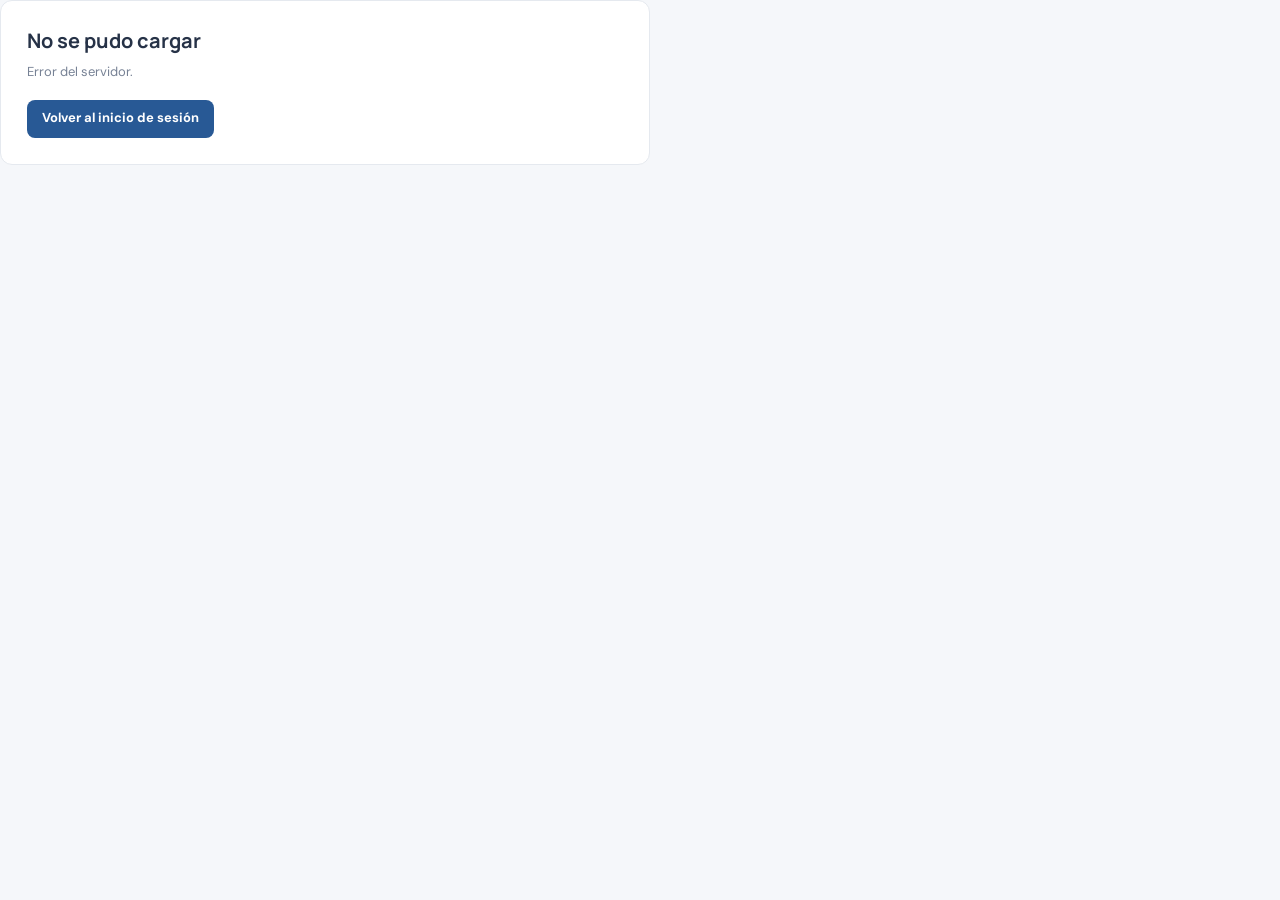
==== commit 7bae621a: "LaMelma xd" ====
--- a/index.html
+++ b/index.html
@@ -1,31 +1,94 @@
 <!doctype html>
 <html lang="es">
-<head>
-  <meta charset="utf-8">
-  <meta name="viewport" content="width=device-width,initial-scale=1">
-  <title>Inicio | IPHA Enfermería Escolar</title>
-  <link rel="stylesheet" href="styles.css">
-  <script src="app.js" defer></script>
-</head>
-<body>
-  <div id="app" data-page="home">
-    <section class="page-heading">
-      <div><p class="eyebrow">Sistema de gestión escolar</p><h1>Buenos días, <span id="homeGreeting">Enfermería</span></h1><p>Resumen de actividad y acceso rápido a las funciones de enfermería.</p></div>
-      <a class="btn" href="consultar-estudiantes.html">Consultar estudiantes</a>
-    </section>
-    <section class="stats-grid three-stats" aria-label="Resumen">
-      <article class="stat-card"><span class="stat-label">Estudiantes activos</span><strong class="stat-value" id="homeStudentCount">0</strong><small class="stat-note">Directorio escolar</small></article>
-      <article class="stat-card"><span class="stat-label">Visitas registradas</span><strong class="stat-value" id="homeVisitCount">0</strong><small class="stat-note">Historial de atención</small></article>
-      <article class="stat-card"><span class="stat-label">Mensajes pendientes</span><strong class="stat-value" id="homeMessageCount">0</strong><small class="stat-note">Bandeja de coordinación</small></article>
-    </section>
-    <div class="dashboard-grid">
-      <section class="panel"><div class="panel-header"><div><h2>Actividad reciente</h2><p>Últimas visitas registradas.</p></div><a class="text-link" href="visitas.html">Ver historial →</a></div><div id="homeActivity" class="activity-list"></div></section>
-      <section class="panel"><div class="panel-header"><div><h2>Accesos rápidos</h2><p>Funciones habituales de enfermería.</p></div></div><div class="quick-actions">
-        <a class="quick-action" href="consultar-estudiantes.html"><span class="quick-icon">⌕</span><span><strong>Consultar estudiantes</strong><small>Busca por nombre, curso o mención técnica</small></span><span class="quick-arrow">→</span></a>
-        <a class="quick-action" href="mensajes.html"><span class="quick-icon">✉</span><span><strong>Mensajes y medicamentos</strong><small>Coordina con Orientación</small></span><span class="quick-arrow">→</span></a>
-        <a class="quick-action" href="visitas.html"><span class="quick-icon">◷</span><span><strong>Registrar una visita</strong><small>Consulta fechas e historial</small></span><span class="quick-arrow">→</span></a>
-      </div><div class="info-banner" style="margin-top:14px"><span class="info-icon">i</span><span><strong>Almacenamiento local</strong>Los registros se guardan en este navegador; aún no hay conexión con la base escolar.</span></div></section>
+  <head>
+    <meta charset="utf-8" />
+    <meta name="viewport" content="width=device-width,initial-scale=1" />
+    <title>Inicio | IPHA Enfermería Escolar</title>
+    <link rel="stylesheet" href="styles.css" />
+    <script src="api.js" defer></script>
+    <script src="app.js" defer></script>
+  </head>
+  <body>
+    <div id="app" data-page="home">
+      <section class="page-heading">
+        <div>
+          <p class="eyebrow">Sistema de gestión escolar</p>
+          <h1>Buenos días, <span id="homeGreeting">Enfermería</span></h1>
+          <p>
+            Resumen de actividad y acceso rápido a las funciones de enfermería.
+          </p>
+        </div>
+        <a class="btn" href="consultar-estudiantes.html"
+          >Consultar estudiantes</a
+        >
+      </section>
+      <section class="stats-grid three-stats" aria-label="Resumen">
+        <article class="stat-card">
+          <span class="stat-label">Estudiantes activos</span
+          ><strong class="stat-value" id="homeStudentCount">0</strong
+          ><small class="stat-note">Directorio escolar</small>
+        </article>
+        <article class="stat-card">
+          <span class="stat-label">Visitas registradas</span
+          ><strong class="stat-value" id="homeVisitCount">0</strong
+          ><small class="stat-note">Historial de atención</small>
+        </article>
+        <article class="stat-card">
+          <span class="stat-label">Mensajes pendientes</span
+          ><strong class="stat-value" id="homeMessageCount">0</strong
+          ><small class="stat-note">Bandeja de coordinación</small>
+        </article>
+      </section>
+      <div class="dashboard-grid">
+        <section class="panel">
+          <div class="panel-header">
+            <div>
+              <h2>Actividad reciente</h2>
+              <p>Últimas visitas registradas.</p>
+            </div>
+            <a class="text-link" href="visitas.html">Ver historial →</a>
+          </div>
+          <div id="homeActivity" class="activity-list"></div>
+        </section>
+        <section class="panel">
+          <div class="panel-header">
+            <div>
+              <h2>Accesos rápidos</h2>
+              <p>Funciones habituales de enfermería.</p>
+            </div>
+          </div>
+          <div class="quick-actions">
+            <a class="quick-action" href="consultar-estudiantes.html"
+              ><span class="quick-icon">⌕</span
+              ><span
+                ><strong>Consultar estudiantes</strong
+                ><small>Busca por nombre, curso o mención técnica</small></span
+              ><span class="quick-arrow">→</span></a
+            >
+            <a class="quick-action" href="mensajes.html"
+              ><span class="quick-icon">✉</span
+              ><span
+                ><strong>Mensajes y medicamentos</strong
+                ><small>Coordina con Orientación</small></span
+              ><span class="quick-arrow">→</span></a
+            >
+            <a class="quick-action" href="visitas.html"
+              ><span class="quick-icon">◷</span
+              ><span
+                ><strong>Registrar una visita</strong
+                ><small>Consulta fechas e historial</small></span
+              ><span class="quick-arrow">→</span></a
+            >
+          </div>
+          <div class="info-banner" style="margin-top: 14px">
+            <span class="info-icon">i</span
+            ><span
+              ><strong>Almacenamiento local</strong>Los registros se guardan en
+              este navegador; aún no hay conexión con la base escolar.</span
+            >
+          </div>
+        </section>
+      </div>
     </div>
-  </div>
-</body>
+  </body>
 </html>
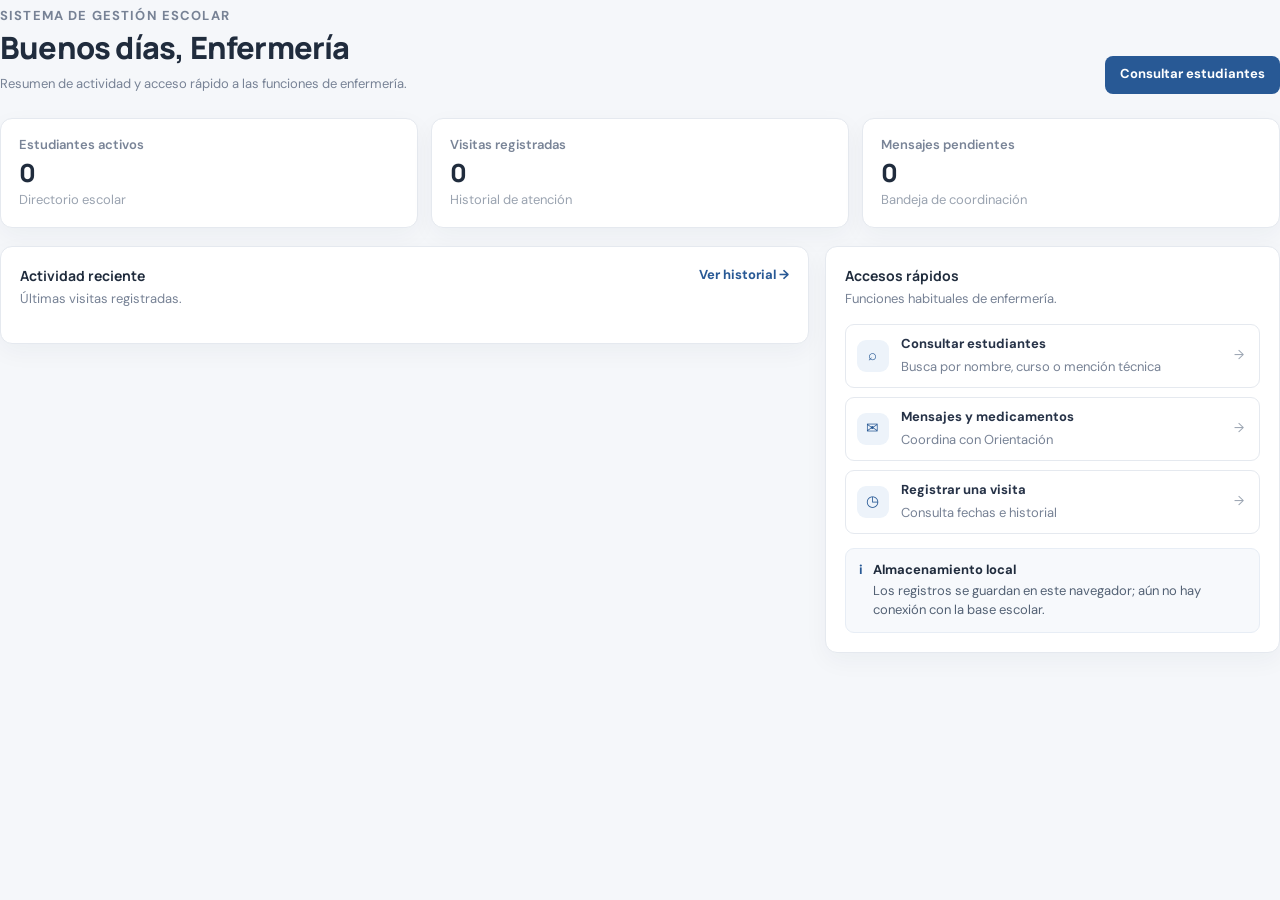
==== commit b9c8e179: "Resueltos conflictos de fusion" ====
--- a/index.html
+++ b/index.html
@@ -90,5 +90,6 @@
         </section>
       </div>
     </div>
-  </body>
+  </div>
+</body>
 </html>
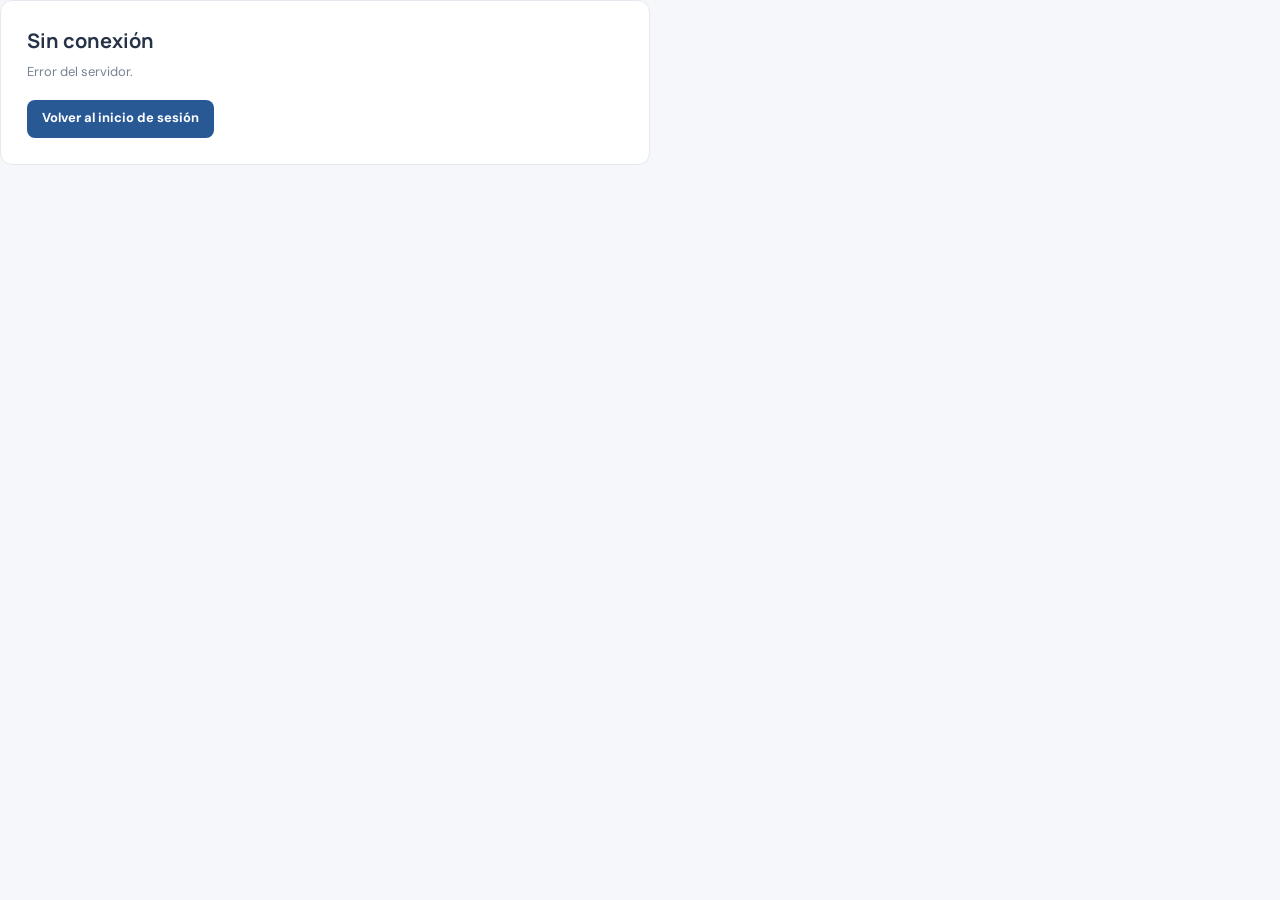
==== commit 094d97a8: "Conexión MySQL, IA y frontend" ====
--- a/index.html
+++ b/index.html
@@ -1,95 +1,47 @@
 <!doctype html>
 <html lang="es">
-  <head>
-    <meta charset="utf-8" />
-    <meta name="viewport" content="width=device-width,initial-scale=1" />
-    <title>Inicio | IPHA Enfermería Escolar</title>
-    <link rel="stylesheet" href="styles.css" />
-    <script src="api.js" defer></script>
-    <script src="app.js" defer></script>
-  </head>
-  <body>
-    <div id="app" data-page="home">
-      <section class="page-heading">
-        <div>
-          <p class="eyebrow">Sistema de gestión escolar</p>
-          <h1>Buenos días, <span id="homeGreeting">Enfermería</span></h1>
-          <p>
-            Resumen de actividad y acceso rápido a las funciones de enfermería.
-          </p>
-        </div>
-        <a class="btn" href="consultar-estudiantes.html"
-          >Consultar estudiantes</a
-        >
-      </section>
-      <section class="stats-grid three-stats" aria-label="Resumen">
-        <article class="stat-card">
-          <span class="stat-label">Estudiantes activos</span
-          ><strong class="stat-value" id="homeStudentCount">0</strong
-          ><small class="stat-note">Directorio escolar</small>
-        </article>
-        <article class="stat-card">
-          <span class="stat-label">Visitas registradas</span
-          ><strong class="stat-value" id="homeVisitCount">0</strong
-          ><small class="stat-note">Historial de atención</small>
-        </article>
-        <article class="stat-card">
-          <span class="stat-label">Mensajes pendientes</span
-          ><strong class="stat-value" id="homeMessageCount">0</strong
-          ><small class="stat-note">Bandeja de coordinación</small>
-        </article>
-      </section>
-      <div class="dashboard-grid">
-        <section class="panel">
-          <div class="panel-header">
-            <div>
-              <h2>Actividad reciente</h2>
-              <p>Últimas visitas registradas.</p>
-            </div>
-            <a class="text-link" href="visitas.html">Ver historial →</a>
-          </div>
-          <div id="homeActivity" class="activity-list"></div>
-        </section>
-        <section class="panel">
-          <div class="panel-header">
-            <div>
-              <h2>Accesos rápidos</h2>
-              <p>Funciones habituales de enfermería.</p>
-            </div>
-          </div>
-          <div class="quick-actions">
-            <a class="quick-action" href="consultar-estudiantes.html"
-              ><span class="quick-icon">⌕</span
-              ><span
-                ><strong>Consultar estudiantes</strong
-                ><small>Busca por nombre, curso o mención técnica</small></span
-              ><span class="quick-arrow">→</span></a
-            >
-            <a class="quick-action" href="mensajes.html"
-              ><span class="quick-icon">✉</span
-              ><span
-                ><strong>Mensajes y medicamentos</strong
-                ><small>Coordina con Orientación</small></span
-              ><span class="quick-arrow">→</span></a
-            >
-            <a class="quick-action" href="visitas.html"
-              ><span class="quick-icon">◷</span
-              ><span
-                ><strong>Registrar una visita</strong
-                ><small>Consulta fechas e historial</small></span
-              ><span class="quick-arrow">→</span></a
-            >
-          </div>
-          <div class="info-banner" style="margin-top: 14px">
-            <span class="info-icon">i</span
-            ><span
-              ><strong>Almacenamiento local</strong>Los registros se guardan en
-              este navegador; aún no hay conexión con la base escolar.</span
-            >
+<head>
+  <meta charset="utf-8">
+  <meta name="viewport" content="width=device-width,initial-scale=1">
+  <title>Editar estudiante | IPHA Enfermería Escolar</title>
+  <link rel="stylesheet" href="styles.css">
+  <script src="app.js" defer></script>
+</head>
+<body>
+<div id="app" data-page="edit">
+  <section class="page-heading">
+    <div><p class="eyebrow">Directorio escolar / Actualizar registro</p><h1>Editar estudiante</h1><p>Actualiza los datos del estudiante seleccionado.</p></div>
+    <a class="btn secondary" href="consultar-estudiantes.html">← Volver al directorio</a>
+  </section>
+  <form id="studentForm">
+    <div class="form-layout">
+      <div>
+        <section class="form-section">
+          <h2 class="section-heading"><i class="section-marker"></i>Datos del estudiante</h2>
+          <div class="fields-grid">
+            <div class="field full"><label for="name">Nombre completo *</label><input id="name" name="name" required></div>
+            <div class="field"><label for="grade">Curso *</label><select id="grade" name="grade" required><option>4.º Secundaria</option><option>5.º Secundaria</option><option>6.º Secundaria</option></select></div>
+            <div class="field"><label for="mention">Mención técnica *</label><select id="mention" name="mention" required><option value="">Selecciona una mención técnica</option></select></div>
+            <div class="field"><label for="age">Edad *</label><input id="age" name="age" type="number" min="3" max="25" required></div>
+            <div class="field"><label for="status">Estado del registro</label><select id="status" name="status"><option>Al día</option><option>Revisar</option><option>Pendiente</option></select></div>
+            <div class="field"><label for="priority">Prioridad de atención</label><select id="priority" name="priority"><option value="">Sin clasificar</option></select><small>Leve, media o grave; es orientativa, no un diagnóstico.</small></div>
           </div>
         </section>
+        <section class="form-section">
+          <h2 class="section-heading"><i class="section-marker orange"></i>Contacto y observaciones</h2>
+          <div class="fields-grid">
+            <div class="field"><label for="guardian">Tutor responsable *</label><input id="guardian" name="guardian" required></div>
+            <div class="field"><label for="phone">Teléfono *</label><input id="phone" name="phone" type="tel" required></div>
+            <div class="field"><label for="blood">Grupo sanguíneo</label><input id="blood" name="blood"></div>
+            <div class="field"><label for="allergies">Alergias conocidas</label><input id="allergies" name="allergies"></div>
+            <div class="field full"><label for="notes">Observaciones</label><textarea id="notes" name="notes"></textarea></div>
+          </div>
+          <div class="form-buttons"><a class="btn secondary" href="consultar-estudiantes.html">Cancelar</a><button class="btn" type="submit">Guardar cambios</button></div>
+        </section>
       </div>
+      <aside class="side-note"><h3>Edición local</h3><p>Los cambios se guardan localmente y se reflejan en el directorio de este navegador.</p><p>La prioridad es una categoría orientativa de atención y no sustituye una valoración clínica.</p><p>La edición de registros reales requiere autorización del servidor y auditoría.</p></aside>
     </div>
-  </div>
+  </form>
+</div>
 </body>
-</html>
+</html>
--- a/styles.css
+++ b/styles.css
@@ -1,7 +1,4 @@
 @import url('https://fonts.googleapis.com/css2?family=DM+Sans:wght@400;500;600;700&family=Manrope:wght@500;600;700;800&display=swap');
-.stats-grid.admin-stats{grid-template-columns:repeat(5,minmax(0,1fr));margin-bottom:16px}.admin-shortcuts{margin-bottom:15px}.admin-audit-card,.admin-archive-card{margin-top:15px}.admin-filters{display:grid;grid-template-columns:repeat(3,minmax(0,1fr));gap:12px;margin-bottom:15px}.admin-filters .control{width:100%;min-height:38px;padding:8px 10px;border:1px solid #dfe5ec;border-radius:8px;background:#fff;color:#3f4c60}.orientation-stats{margin-bottom:15px}.orientation-inbox{padding:22px}.orientation-request-list{grid-template-columns:repeat(auto-fit,minmax(min(100%,360px),1fr));gap:13px}.orientation-request{display:flex;min-height:210px;flex-direction:column;padding:18px}.orientation-request .message-card-head h3{font-size:13px}.orientation-request .message-meta,.orientation-request .message-copy{font-size:12px;line-height:1.55}.orientation-request .orientation-note{margin-top:9px}.orientation-request .message-response-form{margin-top:auto;padding-top:14px}.orientation-privacy{margin-top:15px}.orientation-home-panel{padding:22px}.orientation-home-panel .btn{width:max-content}.orientation-home-panel .prototype-note{margin-top:15px}.admin-settings-layout{grid-template-columns:minmax(0,1.25fr) minmax(250px,.75fr)}.admin-settings-form{padding:22px}.admin-settings-form .control{width:100%;min-height:40px;padding:9px 10px;border:1px solid #dfe5ec;border-radius:8px;background:#fff;color:#3f4c60}.settings-subheading{margin:20px 0 13px;font:700 13px Manrope,sans-serif}.settings-security-panel{padding:19px}.settings-security-copy{color:#596579;font-size:12px;line-height:1.6}.role-access-list{display:grid;gap:10px;padding:0;margin:0;list-style:none}.role-access-list li{display:grid;gap:3px;padding:10px;border:1px solid var(--line);border-radius:8px;background:#fff}.role-access-list strong{font-size:12px;color:var(--ink)}.role-access-list span{font-size:11px;color:var(--muted)}.page-actions{display:flex;gap:9px;flex-wrap:wrap}@media(max-width:1100px){.stats-grid.admin-stats{grid-template-columns:repeat(3,minmax(0,1fr))}}@media(max-width:760px){.stats-grid.admin-stats{grid-template-columns:repeat(2,minmax(0,1fr))}.admin-filters,.admin-settings-layout{grid-template-columns:1fr}.orientation-inbox,.admin-settings-form{padding:16px}.orientation-request{padding:15px}}@media(max-width:420px){.stats-grid.admin-stats{grid-template-columns:1fr}}
-.login-page{min-height:100vh;padding:28px;display:grid;place-items:center;background:#f5f7fa;color:#202c3d}.login-frame{width:min(100%,1020px);min-height:570px;display:grid;grid-template-columns:1fr 1fr;overflow:hidden;border:1px solid #e5e9ef;border-radius:16px;background:#fff;box-shadow:0 12px 35px rgba(32,48,70,.08)}.login-intro{display:flex;flex-direction:column;justify-content:space-between;padding:38px;background:linear-gradient(145deg,#1f4776,#285995);color:#fff}.login-brand{display:flex;align-items:center;gap:11px;width:max-content;color:#fff}.login-brand img{width:48px;height:48px;object-fit:contain;border-radius:11px;background:#fff}.login-brand strong,.login-brand small{display:block}.login-brand strong{font:800 16px Manrope,sans-serif;letter-spacing:.5px}.login-brand small{margin-top:3px;color:#ffffffbd;font-size:11px}.login-welcome{max-width:370px;margin:45px 0}.login-welcome .eyebrow{color:#ffffffbd}.login-welcome h1{margin:0;font:800 clamp(25px,3vw,34px)/1.18 Manrope,sans-serif;letter-spacing:-.8px}.login-welcome>p:last-child{margin:14px 0 0;color:#ffffffd6;font-size:12px;line-height:1.6}.login-intro-foot{margin:0;color:#ffffffbd;font-size:10px}.login-content{display:grid;place-items:center;padding:42px}.login-form-wrap{width:min(100%,390px)}.login-form-wrap h2{margin:0;font:800 25px Manrope,sans-serif;letter-spacing:-.5px}.login-description{margin:8px 0 24px;color:#778295;font-size:12px}.login-form-wrap form{display:grid;gap:16px}.login-form-wrap .field{gap:7px}.login-form-wrap .field label{font-size:11px}.login-form-wrap .field input{height:44px;font-size:11px}.login-demo-warning{margin:0;padding:10px 12px;border-left:3px solid #e88a35;border-radius:0 7px 7px 0;background:#fff8f0;color:#845d3b;font-size:10px;line-height:1.5}.login-submit{width:100%;margin-top:1px}.login-feedback{margin:0;color:#a64b47;font-size:11px;line-height:1.5}.login-help,.login-role-note{margin:18px 0 0;color:#778295;font-size:10px;line-height:1.55}.login-role-note{margin-top:6px}@media(max-width:680px){.login-page{padding:14px}.login-frame{grid-template-columns:1fr}.login-intro{min-height:235px;padding:24px}.login-welcome{margin:27px 0 17px}.login-welcome h1{max-width:460px;font-size:26px}.login-intro-foot{display:none}.login-content{padding:28px 23px 32px}}
-.message-layout.guidance-view{grid-template-columns:minmax(0,1fr)}.message-layout.guidance-view>.card{padding:23px}.message-layout.guidance-view .message-list{grid-template-columns:repeat(auto-fit,minmax(min(100%,360px),1fr));gap:14px}.message-layout.guidance-view .message-card{display:flex;min-height:180px;flex-direction:column;padding:19px}.message-layout.guidance-view .message-card h3{font-size:12px}.message-layout.guidance-view .message-meta{font-size:10px;line-height:1.5}.message-layout.guidance-view .message-copy{margin-top:9px;font-size:11px;line-height:1.6}.message-layout.guidance-view .message-response-form{margin-top:auto;padding-top:14px}
 
 :root{font-family:'DM Sans',sans-serif;color:#263247;background:#f5f7fa;font-synthesis:none;text-rendering:optimizeLegibility;--ink:#202c3d;--muted:#778295;--line:#e5e9ef;--paper:#fff;--blue:#285995;--blue-dark:#1f4776;--blue-soft:#edf3fa;--orange:#e88a35;--green:#32835c;--red:#a64b47;--shadow:0 8px 24px rgba(32,48,70,.045)}
 *{box-sizing:border-box}body{margin:0;min-width:320px}button,input,select,textarea{font:inherit}button,a{-webkit-tap-highlight-color:transparent}a{color:inherit;text-decoration:none}button{cursor:pointer;color:inherit}.app-shell{min-height:100vh}.sidebar{position:fixed;inset:0 auto 0 0;width:252px;background:#fff;border-right:1px solid var(--line);padding:24px 17px 16px;display:flex;flex-direction:column;z-index:10}.brand{display:flex;align-items:center;gap:12px;min-height:68px;padding:0 8px 20px;border-bottom:1px solid #edf0f4}.brand img{width:55px;height:52px;object-fit:contain}.brand-name{font:800 17px Manrope,sans-serif;color:var(--ink)}.brand-name small{display:block;margin-top:3px;font:500 11px 'DM Sans',sans-serif;color:var(--muted)}.nav-groups{padding-top:18px;overflow:auto}.nav-group-label{margin:17px 10px 7px;color:#a1a9b5;font-size:9px;font-weight:700;text-transform:uppercase;letter-spacing:1.2px}.nav-group-label:first-child{margin-top:0}.nav{display:grid;gap:4px}.nav-link{position:relative;min-height:42px;padding:0 11px;display:flex;align-items:center;gap:11px;border-radius:9px;color:#606d80;font-size:12px;font-weight:600;transition:background .15s,color .15s}.nav-link:hover{background:#f6f8fb;color:var(--blue)}.nav-link.active{background:var(--blue-soft);color:var(--blue)}.nav-link.active:before{position:absolute;content:"";left:0;top:9px;bottom:9px;width:3px;border-radius:0 3px 3px 0;background:var(--orange)}.nav-icon{width:20px;text-align:center;font-size:16px}.nav-link[hidden]{display:none!important}.sidebar-bottom{margin-top:auto}.prototype-label{padding:10px 11px;margin:10px 2px 13px;border:1px solid #f0e4d7;border-radius:9px;background:#fffaf4;color:#9b6b3e;font-size:10px;line-height:1.4}.user-profile{display:flex;align-items:center;gap:10px;border-top:1px solid var(--line);padding:14px 5px 0}.avatar{width:36px;height:36px;border-radius:11px;background:#eaf0f8;color:var(--blue);display:grid;place-items:center;font-size:11px;font-weight:700;flex:none}.user-profile strong{display:block;font-size:11px}.user-profile small{display:block;margin-top:3px;color:var(--muted);font-size:10px}.main-area{min-height:100vh;margin-left:252px;display:flex;flex-direction:column}.topbar{height:64px;padding:0 clamp(22px,3.4vw,48px);display:flex;align-items:center;justify-content:space-between;background:rgba(255,255,255,.93);border-bottom:1px solid var(--line)}.top-left{display:flex;align-items:center;gap:12px;min-width:0}.breadcrumb{font-size:11px;color:#929baa}.breadcrumb strong{color:#4e5a6b;font-weight:600}.mobile-menu{display:none;width:34px;height:34px;border:1px solid var(--line);border-radius:8px;background:#fff}.top-actions{display:flex;align-items:center;gap:15px}.school-year{font-size:10px;color:var(--muted);white-space:nowrap}.role-control{display:flex;align-items:center;gap:7px;color:#7c8798;font-size:10px;white-space:nowrap}.role-control select{height:33px;padding:0 9px;border:1px solid var(--line);border-radius:8px;background:#fff;color:var(--ink);font-size:10px}.content{width:100%;max-width:1430px;margin:0 auto;padding:34px clamp(22px,3.4vw,48px) 50px;flex:1}.page-heading{display:flex;align-items:flex-end;justify-content:space-between;gap:20px;margin-bottom:24px}.page-heading h1{margin:0;color:var(--ink);font:800 clamp(24px,2.4vw,31px) Manrope,sans-serif;letter-spacing:-.8px}.page-heading p{margin:7px 0 0;color:var(--muted);font-size:12px;line-height:1.55}.eyebrow{margin:0 0 7px;color:var(--blue);font-size:9px;text-transform:uppercase;letter-spacing:1.15px;font-weight:700}.page-actions{display:flex;gap:8px;align-items:center;flex:none}.btn{min-height:38px;padding:0 14px;border:1px solid transparent;border-radius:8px;display:inline-flex;align-items:center;justify-content:center;gap:7px;background:var(--blue);color:#fff;font-size:11px;font-weight:700;transition:background .15s,transform .15s}.btn:hover{background:var(--blue-dark);transform:translateY(-1px)}.btn.secondary{background:#fff;border-color:var(--line);color:#596579}.btn.secondary:hover{border-color:#bdcbdc;color:var(--blue)}.btn.danger{background:#fff1ee;color:#a34540;border-color:#f3d8d3}.btn.danger:hover{background:#fbe5e1}.stats-grid{display:grid;grid-template-columns:repeat(4,minmax(0,1fr));gap:13px;margin-bottom:18px}.stat-card,.panel,.card{background:var(--paper);border:1px solid var(--line);border-radius:12px;box-shadow:var(--shadow)}.stat-card{min-height:110px;padding:17px 18px;display:flex;flex-direction:column;justify-content:space-between}.stat-label{color:#798497;font-size:10px;font-weight:600}.stat-value{color:var(--ink);font:800 25px Manrope,sans-serif;letter-spacing:-.5px}.stat-note{color:#9aa3b0;font-size:9px}.stat-note em{color:var(--green);font-style:normal;font-weight:700}.dashboard-grid{display:grid;grid-template-columns:minmax(0,1.6fr) minmax(260px,.9fr);gap:16px;align-items:start}.panel{padding:19px}.panel-header{display:flex;align-items:flex-start;justify-content:space-between;gap:12px;margin-bottom:15px}.panel-header h2,.card-title{margin:0;color:var(--ink);font:700 14px Manrope,sans-serif}.panel-header p,.panel-subtitle{margin:5px 0 0;color:var(--muted);font-size:10px;line-height:1.5}.text-link{color:var(--blue);font-size:10px;font-weight:700;white-space:nowrap}.text-link:hover{text-decoration:underline}.activity-list{display:grid;gap:0}.activity-row{display:grid;grid-template-columns:32px minmax(0,1fr) auto;align-items:center;gap:10px;padding:11px 0;border-top:1px solid #f0f2f5}.activity-row:first-child{border-top:0}.activity-symbol{width:30px;height:30px;border-radius:9px;background:#eef3f9;color:var(--blue);display:grid;place-items:center;font-size:13px}.activity-copy strong{display:block;font-size:10px}.activity-copy small{display:block;margin-top:3px;color:var(--muted);font-size:9px}.activity-date{color:#9ba4b1;font-size:9px;white-space:nowrap}.quick-actions{display:grid;gap:9px}.quick-action{min-height:64px;display:grid;grid-template-columns:34px 1fr 14px;align-items:center;gap:10px;border:1px solid var(--line);border-radius:9px;padding:10px 11px;transition:border-color .15s,background .15s}.quick-action:hover{border-color:#c8d5e5;background:#fbfcfe}.quick-icon{width:32px;height:32px;display:grid;place-items:center;border-radius:9px;background:var(--blue-soft);color:var(--blue);font-size:15px}.quick-action strong{display:block;font-size:10px}.quick-action small{display:block;margin-top:4px;color:var(--muted);font-size:9px}.quick-arrow{color:#9ba5b2}.info-banner{display:flex;gap:10px;padding:12px 13px;border:1px solid #e7edf5;border-radius:9px;background:#f7f9fc;color:#536174;font-size:10px;line-height:1.5}.info-banner strong{display:block;margin-bottom:3px;color:var(--ink);font-size:10px}.info-icon{color:var(--blue);font-weight:700}.card{padding:19px;margin-bottom:15px}.card-heading{display:flex;align-items:center;justify-content:space-between;gap:14px;margin-bottom:15px}.card-heading h2{margin:0;font:700 14px Manrope,sans-serif}.card-heading p{margin:4px 0 0;color:var(--muted);font-size:10px;line-height:1.45}.filters-grid{display:grid;grid-template-columns:minmax(200px,1.7fr) repeat(4,minmax(125px,1fr));gap:9px;margin-bottom:13px}.search-field,.filter-select,.control{height:39px;width:100%;padding:0 11px;border:1px solid #dfe5ec;border-radius:8px;background:#fff;color:#4d5a6d;font-size:10px;outline:0}.search-field:focus,.filter-select:focus,.control:focus,.field input:focus,.field select:focus,.field textarea:focus{border-color:#8ea9c8;box-shadow:0 0 0 3px #28599512}.need-legend{display:flex;align-items:center;gap:9px;flex-wrap:wrap;margin:8px 0 14px;color:#798497;font-size:9px}.need-legend strong{color:#596579}.need-tag{display:inline-flex;align-items:center;gap:6px;padding:5px 8px;border-radius:20px;background:#eff4ef;color:#397953;font-size:9px;font-weight:700;white-space:nowrap}.need-dot{width:7px;height:7px;border-radius:50%;background:currentColor}.need-tag.level-2{background:#fff5e5;color:#9b6a20}.need-tag.level-3{background:#fceeed;color:#a6423e}.table-wrap{width:100%;overflow:auto;border:1px solid #edf0f4;border-radius:9px}table{width:100%;border-collapse:collapse;min-width:720px}th{padding:10px 11px;text-align:left;background:#f8f9fb;color:#8691a0;font-size:8px;text-transform:uppercase;letter-spacing:.65px;font-weight:700;white-space:nowrap}td{padding:11px;border-top:1px solid #eff2f5;color:#536174;font-size:10px;vertical-align:middle}tbody tr:hover{background:#fcfdfe}.student-cell{display:flex;align-items:center;gap:9px;min-width:180px}.student-cell .avatar{width:30px;height:30px;border-radius:9px;font-size:9px}.student-name{font-size:10px;font-weight:700;color:#313e52}.student-code{display:block;margin-top:3px;color:#98a2b0;font-size:8px}.table-actions{display:flex;align-items:center;gap:7px;white-space:nowrap}.action-link{border:0;padding:0;background:transparent;color:var(--blue);font-size:9px;font-weight:700}.action-link:hover{text-decoration:underline}.count-pill{display:inline-grid;min-width:24px;height:23px;padding:0 6px;place-items:center;border-radius:7px;background:#f1f4f8;color:#526176;font-size:9px;font-weight:700}.empty-state{padding:34px;text-align:center;color:var(--muted);font-size:11px}.form-layout{display:grid;grid-template-columns:minmax(0,1.5fr) minmax(240px,.8fr);gap:15px;align-items:start}.form-section{padding:18px;border:1px solid var(--line);border-radius:11px;background:#fff}.form-section+.form-section{margin-top:13px}.section-heading{display:flex;align-items:center;gap:9px;margin:0 0 15px;font:700 12px Manrope,sans-serif}.section-marker{width:8px;height:8px;border-radius:50%;background:var(--blue)}.section-marker.orange{background:var(--orange)}.fields-grid{display:grid;grid-template-columns:repeat(2,minmax(0,1fr));gap:13px}.field{display:grid;gap:6px;min-width:0}.field.full{grid-column:1/-1}.field label{font-size:10px;font-weight:700;color:#526074}.field input,.field select,.field textarea{width:100%;min-height:38px;padding:9px 10px;border:1px solid #dfe5ec;border-radius:8px;background:#fff;color:#3f4c60;font-size:10px;outline:0}.field textarea{min-height:83px;resize:vertical}.field input::placeholder,.field textarea::placeholder{color:#a7afbb}.field small{color:#939dab;font-size:9px;line-height:1.45}.form-buttons{display:flex;justify-content:flex-end;gap:8px;padding-top:13px;margin-top:15px;border-top:1px solid #edf0f4}.side-note{padding:15px;border-radius:10px;background:#f8f9fb;border:1px solid #edf0f4}.side-note h3{margin:0 0 7px;font:700 11px Manrope,sans-serif}.side-note p,.side-note li{color:#798497;font-size:9px;line-height:1.6}.side-note ul{padding-left:15px;margin:8px 0}.detail-header{display:flex;align-items:center;gap:13px;padding:17px;background:#fff;border:1px solid var(--line);border-radius:11px;margin-bottom:14px}.detail-header .avatar{width:48px;height:48px;border-radius:13px;font-size:14px}.detail-header h2{margin:0;font:700 16px Manrope,sans-serif}.detail-header p{margin:5px 0 0;color:var(--muted);font-size:10px}.detail-actions{margin-left:auto;display:flex;gap:7px}.detail-panels{display:grid;grid-template-columns:repeat(2,minmax(0,1fr));gap:14px}.detail-panel{padding:17px;background:#fff;border:1px solid var(--line);border-radius:11px}.detail-panel h2{margin:0 0 14px;font:700 12px Manrope,sans-serif}.detail-grid{display:grid;grid-template-columns:repeat(2,minmax(0,1fr));gap:14px}.detail-item small{display:block;margin-bottom:5px;color:#929cab;font-size:9px}.detail-item strong{display:block;color:#3b485c;font-size:10px;font-weight:600;line-height:1.5}.timeline{display:grid;gap:10px}.timeline-item{display:grid;grid-template-columns:12px 1fr;gap:9px;font-size:10px;color:#586477}.timeline-dot{width:7px;height:7px;border-radius:50%;margin-top:4px;background:var(--blue)}.timeline-item small{display:block;margin-top:4px;color:#929cab;font-size:9px}.message-layout{display:grid;grid-template-columns:minmax(280px,.82fr) minmax(0,1.4fr);gap:15px;align-items:start}.message-list{display:grid;gap:9px}.message-card{padding:14px;border:1px solid var(--line);border-radius:10px;background:#fff}.message-card-head{display:flex;justify-content:space-between;align-items:center;gap:10px}.message-card h3{margin:0;font-size:10px}.message-meta{margin:7px 0;color:#8b95a3;font-size:9px}.message-copy{margin:0;color:#596579;font-size:10px;line-height:1.55}.status{display:inline-flex;align-items:center;padding:4px 7px;border-radius:20px;background:#fff5e6;color:#95691f;font-size:8px;font-weight:700}.status.done{background:#eaf5ef;color:#377b55}.message-status{margin-top:8px;color:#99a2af;font-size:8px}.legend-note{margin-top:12px;color:#8a95a4;font-size:9px;line-height:1.55}.split-stats{display:grid;grid-template-columns:repeat(2,minmax(0,1fr));gap:12px;margin-bottom:15px}.split-stat{padding:15px;border:1px solid var(--line);border-radius:10px;background:#fff}.split-stat span{display:block;color:var(--muted);font-size:9px}.split-stat strong{display:block;margin-top:6px;color:var(--ink);font:800 22px Manrope,sans-serif}.archive-row td{color:#737e8f}.ai-layout{display:grid;grid-template-columns:minmax(0,1.35fr) minmax(240px,.8fr);gap:17px;align-items:stretch}.ai-main{min-height:300px;padding:28px;display:flex;flex-direction:column;justify-content:center;border:1px solid var(--line);border-radius:13px;background:linear-gradient(135deg,#fff 0%,#f5f8fc 100%)}.ai-symbol{width:46px;height:46px;border-radius:13px;display:grid;place-items:center;background:#e9f0f9;color:var(--blue);font-size:23px}.ai-main h2{margin:16px 0 7px;font:700 17px Manrope,sans-serif}.ai-main p{max-width:510px;margin:0;color:#788496;font-size:11px;line-height:1.65}.ai-side{display:grid;align-content:start;gap:11px}.ai-step{padding:15px;border:1px solid var(--line);border-radius:10px;background:#fff}.ai-step small{color:var(--blue);font-size:8px;font-weight:700;text-transform:uppercase;letter-spacing:.7px}.ai-step strong{display:block;margin-top:6px;font-size:10px}.ai-step p{margin:5px 0 0;color:var(--muted);font-size:9px;line-height:1.5}.callout{padding:13px 14px;border:1px solid #f1e3d3;border-radius:9px;background:#fffaf5;color:#8d6847;font-size:9px;line-height:1.55}.toast{position:fixed;right:22px;bottom:22px;z-index:30;padding:12px 16px;border-radius:9px;background:#263b57;color:white;box-shadow:0 8px 24px #1b2e4629;font-size:10px;opacity:0;transform:translateY(6px);transition:.18s;pointer-events:none}.toast.show{opacity:1;transform:translateY(0)}.restricted{max-width:650px;padding:26px;border:1px solid var(--line);border-radius:12px;background:#fff}.restricted h1{margin:0;font:700 20px Manrope,sans-serif}.restricted p{margin:9px 0 18px;color:var(--muted);font-size:11px}.prototype-note{margin:13px 0 0;color:#929cab;font-size:9px;line-height:1.6}.hidden{display:none!important}
